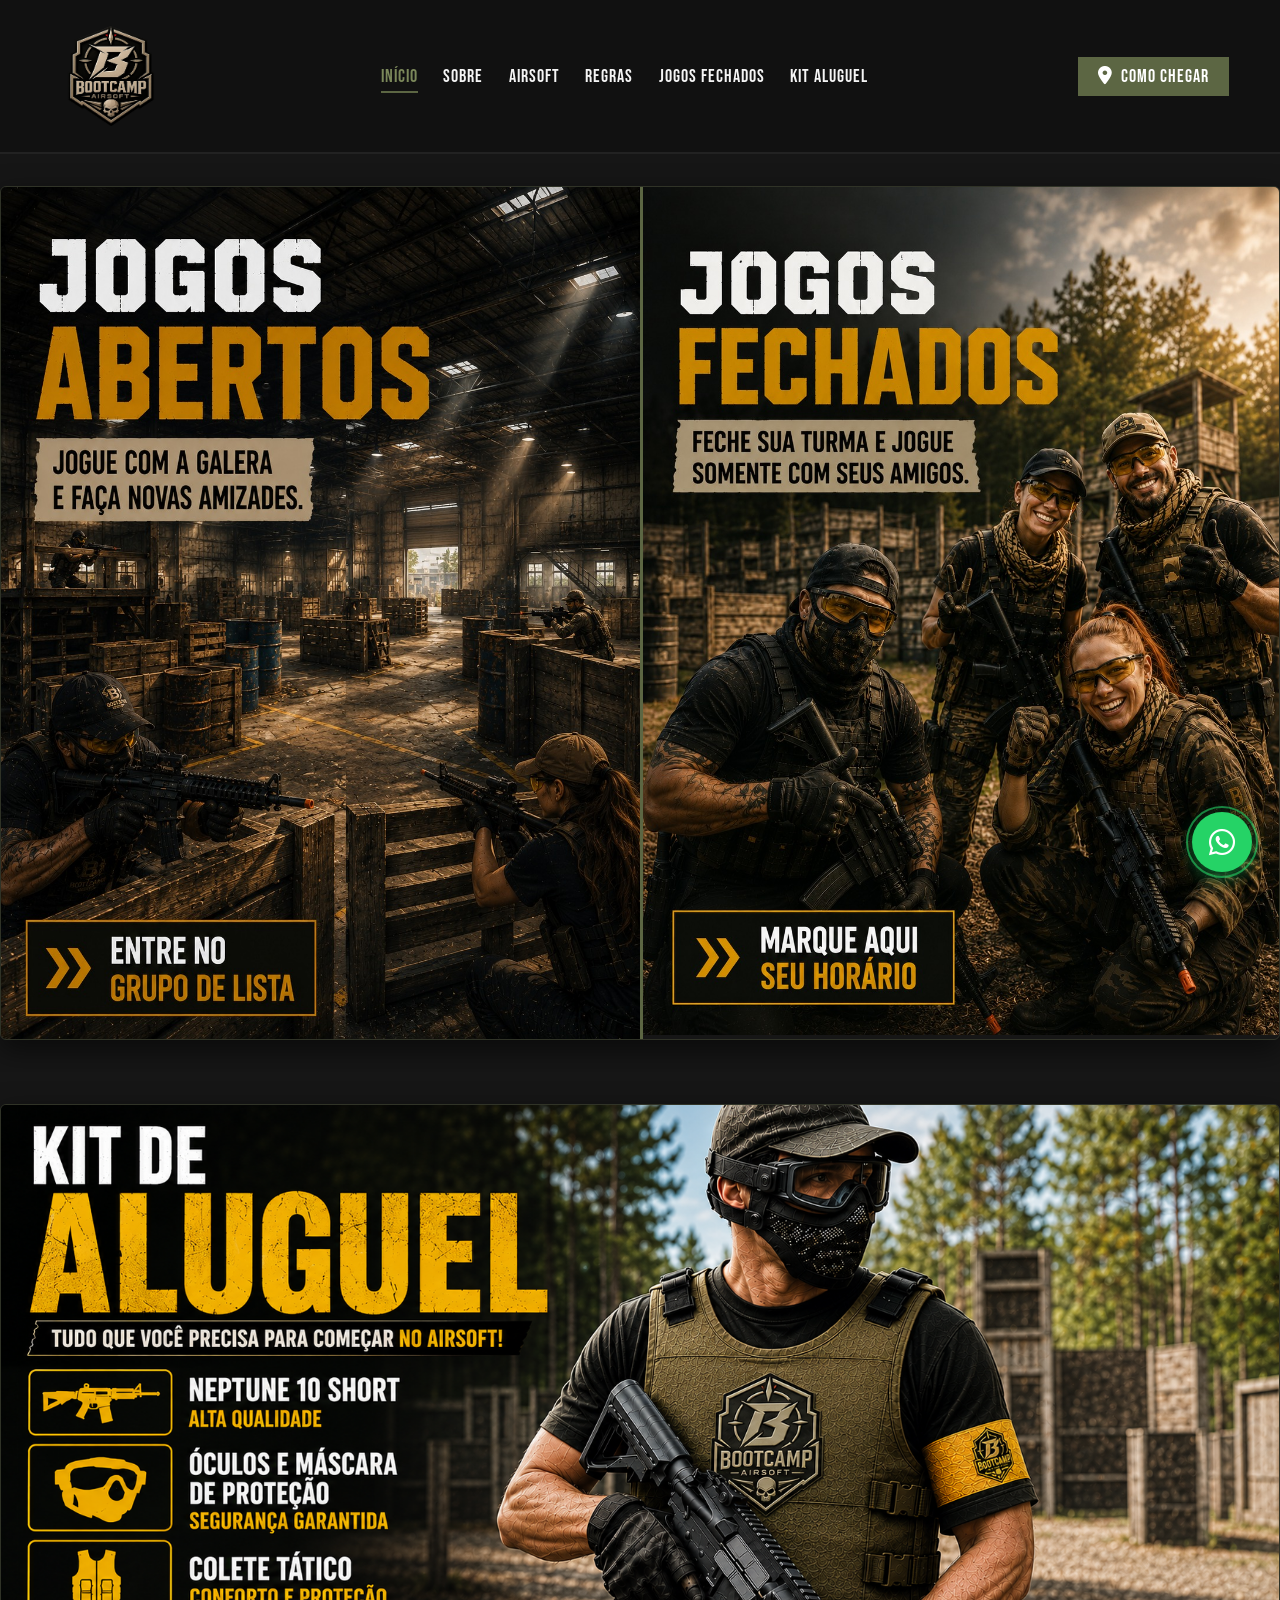
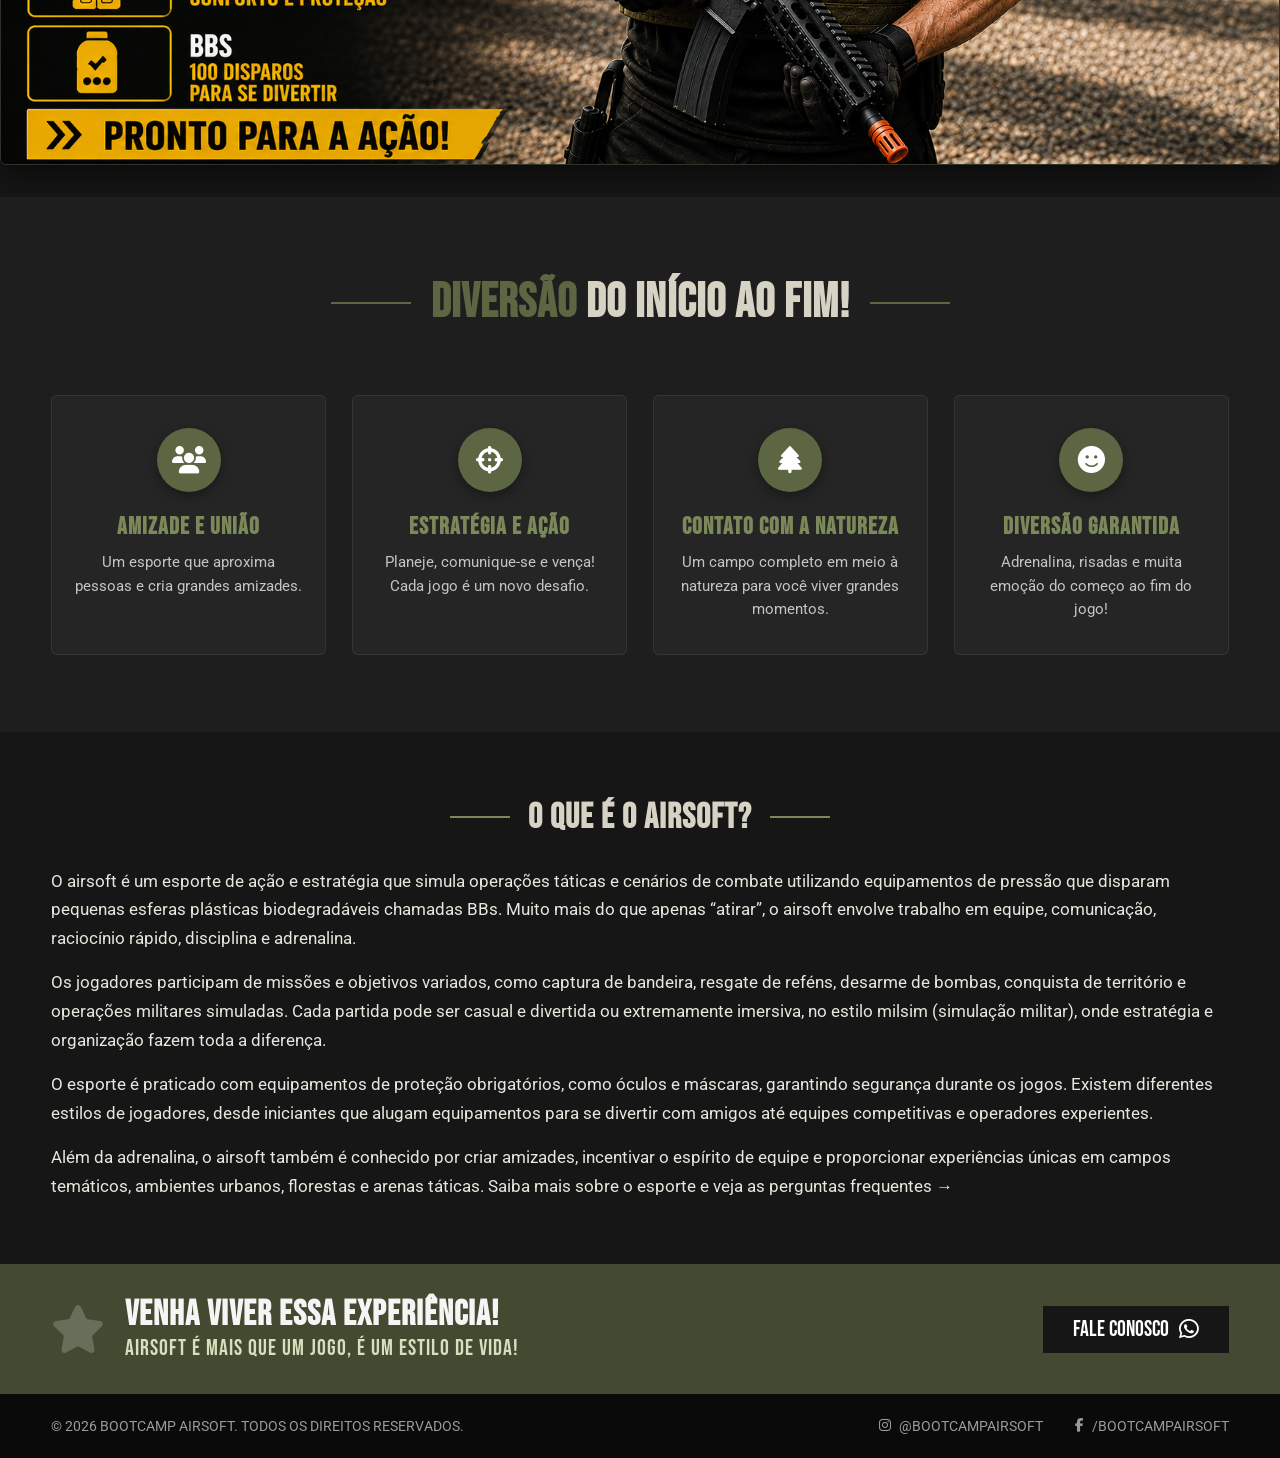
==== index.html @ f4a05723 "feat: align sections to 1300px, swap kit image, full-width airsoft copy - Reduce global max-width 14" ====
<!DOCTYPE html>
<html lang="pt-BR">
<head>
    <meta charset="UTF-8">
    <meta name="viewport" content="width=device-width, initial-scale=1.0">
    <meta name="theme-color" content="#5c6643">
    <title>Bootcamp Airsoft | Campo de Airsoft em Fortaleza - CE</title>
    <meta name="description" content="Campo de airsoft em Fortaleza com jogos abertos, jogos fechados e kit completo para iniciantes. Viva uma experiência imersiva, segura e cheia de adrenalina no Ceará.">
    <meta name="keywords" content="airsoft Fortaleza, campo de airsoft, airsoft Ceará, jogos de airsoft, kit aluguel airsoft, Bootcamp Airsoft">
    <meta name="robots" content="index, follow">
    <link rel="canonical" href="https://www.bootcampairsoft.com.br/">

    <!-- Open Graph / Facebook -->
    <meta property="og:type" content="website">
    <meta property="og:locale" content="pt_BR">
    <meta property="og:site_name" content="Bootcamp Airsoft">
    <meta property="og:title" content="Bootcamp Airsoft | Campo de Airsoft em Fortaleza - CE">
    <meta property="og:description" content="Jogos abertos, jogos fechados e kit completo para iniciantes em um dos melhores campos de airsoft do Ceará.">
    <meta property="og:image" content="https://www.bootcampairsoft.com.br/assets/logo.png">
    <meta property="og:url" content="https://www.bootcampairsoft.com.br/">

    <!-- Twitter -->
    <meta name="twitter:card" content="summary_large_image">
    <meta name="twitter:title" content="Bootcamp Airsoft | Campo de Airsoft em Fortaleza - CE">
    <meta name="twitter:description" content="Jogos abertos, jogos fechados e kit completo para iniciantes em um dos melhores campos de airsoft do Ceará.">
    <meta name="twitter:image" content="https://www.bootcampairsoft.com.br/assets/logo.png">

    <!-- Favicon -->
    <link rel="icon" type="image/png" href="assets/logo.png">

    <!-- Google Fonts -->
    <link rel="preconnect" href="https://fonts.googleapis.com">
    <link rel="preconnect" href="https://fonts.gstatic.com" crossorigin>
    <link href="https://fonts.googleapis.com/css2?family=Bebas+Neue&family=Roboto&family=Aldrich&family=Black+Ops+One:wght@400;500;700&display=swap" rel="stylesheet">

    <!-- FontAwesome (Icons) -->
    <link rel="stylesheet" href="https://cdnjs.cloudflare.com/ajax/libs/font-awesome/6.4.0/css/all.min.css">

    <link rel="stylesheet" href="assets/styles.css">

    <noscript>
        <style>.reveal { opacity: 1 !important; transform: none !important; }</style>
    </noscript>

    <!-- Structured Data: LocalBusiness -->
    <script type="application/ld+json">
    {
        "@context": "https://schema.org",
        "@type": "SportsActivityLocation",
        "name": "Bootcamp Airsoft",
        "description": "Campo de airsoft em Fortaleza com jogos abertos, jogos fechados e aluguel completo de equipamentos para iniciantes e veteranos.",
        "url": "https://www.bootcampairsoft.com.br/",
        "image": "https://www.bootcampairsoft.com.br/assets/logo.png",
        "address": {
            "@type": "PostalAddress",
            "addressLocality": "Fortaleza",
            "addressRegion": "CE",
            "addressCountry": "BR"
        },
        "sport": "Airsoft",
        "sameAs": [
            "https://www.instagram.com/airsoftcampo",
            "https://www.facebook.com/airsoftcampo"
        ]
    }
    </script>
</head>
<body>

    <a class="skip-link" href="#conteudo">Pular para o conteúdo</a>

    <header>
        <div class="header-inner">
            <a href="index.html" class="logo" aria-label="Bootcamp Airsoft - Página inicial">
                <img src="assets/logo.png" alt="Bootcamp Airsoft" width="1254" height="1254" fetchpriority="high" decoding="async">
            </a>
            <nav class="primary" aria-label="Menu principal">
                <ul>
                    <li><a href="index.html" class="active" aria-current="page">INÍCIO</a></li>
                    <li><a href="sobre.html">SOBRE</a></li>
                    <li><a href="airsoft.html">AIRSOFT</a></li>
                    <li><a href="regras.html">REGRAS</a></li>
                    <li><a href="jogos-fechados.html">JOGOS FECHADOS</a></li>
                    <li><a href="kit-aluguel.html">KIT ALUGUEL</a></li>
                </ul>
            </nav>
            <a href="#" class="btn-header"><i class="fa-solid fa-location-dot" aria-hidden="true"></i> COMO CHEGAR</a>
        </div>
    </header>

    <main id="conteudo">

    <!-- Hero Section -->
    <section class="hero-section reveal" aria-label="Modalidades de jogo">
        <div class="hero-frame">
            <a href="https://wa.me/5511999999999?text=Ol%C3%A1!%20Quero%20participar%20dos%20jogos%20abertos." class="hero-card" target="_blank" rel="noopener" aria-label="Jogos Abertos - Fale conosco no WhatsApp">
                <img src="assets/jogos-abertos-v2.jpeg" alt="Jogos Abertos - Aqui você se diverte muito e faz novas amizades. Clique e acesse o grupo de lista." width="1086" height="1448" fetchpriority="high" decoding="async">
            </a>
            <a href="https://wa.me/5511999999999?text=Ol%C3%A1!%20Quero%20reservar%20um%20jogo%20fechado." class="hero-card" target="_blank" rel="noopener" aria-label="Jogos Fechados - Reserve no WhatsApp">
                <img src="assets/jogos-fechados-v2.jpeg" alt="Jogos Fechados - Sua equipe, suas regras, sua missão. Clique e reserve seu jogo fechado." width="1086" height="1448" fetchpriority="high" decoding="async">
            </a>
        </div>
    </section>

    <!-- Kit Section -->
    <section class="kit-section reveal" aria-label="Kit de Iniciante">
        <a href="https://wa.me/5511999999999?text=Ol%C3%A1!%20Quero%20alugar%20o%20Kit%20de%20Iniciante." class="kit-card" target="_blank" rel="noopener" aria-label="Kit de Iniciante - Fale conosco no WhatsApp">
            <img src="assets/kit-aluguel-v3.png" alt="Kit de Iniciante - Tudo que você precisa para começar no Airsoft: réplica, óculos e máscara, colete tático e BBs. Pronto para a ação!" width="1746" height="901" loading="lazy" decoding="async">
        </a>
    </section>

    <!-- Features / Gallery -->
    <section class="features-section reveal" aria-labelledby="features-titulo">
        <div class="section-header">
            <h2 id="features-titulo"><span class="accent">DIVERSÃO</span> DO INÍCIO AO FIM!</h2>
        </div>

        <div class="features-grid">
            <article class="feature-card">
                <div class="feature-icon" aria-hidden="true"><i class="fa-solid fa-users"></i></div>
                <h3>AMIZADE E UNIÃO</h3>
                <p>Um esporte que aproxima pessoas e cria grandes amizades.</p>
            </article>

            <article class="feature-card">
                <div class="feature-icon" aria-hidden="true"><i class="fa-solid fa-crosshairs"></i></div>
                <h3>ESTRATÉGIA E AÇÃO</h3>
                <p>Planeje, comunique-se e vença! Cada jogo é um novo desafio.</p>
            </article>

            <article class="feature-card">
                <div class="feature-icon" aria-hidden="true"><i class="fa-solid fa-tree"></i></div>
                <h3>CONTATO COM A NATUREZA</h3>
                <p>Um campo completo em meio à natureza para você viver grandes momentos.</p>
            </article>

            <article class="feature-card">
                <div class="feature-icon" aria-hidden="true"><i class="fa-solid fa-face-smile"></i></div>
                <h3>DIVERSÃO GARANTIDA</h3>
                <p>Adrenalina, risadas e muita emoção do começo ao fim do jogo!</p>
            </article>
        </div>
    </section>

    <!-- CTA Banner -->
    <section class="cta-banner reveal" aria-labelledby="cta-info-titulo">
        <div class="cta-info">
            <div class="cta-info-inner">
                <div class="cta-info-header">
                    <h2 id="cta-info-titulo">O QUE É O AIRSOFT?</h2>
                </div>
                <p>O airsoft é um esporte de ação e estratégia que simula operações táticas e cenários de combate utilizando equipamentos de pressão que disparam pequenas esferas plásticas biodegradáveis chamadas BBs. Muito mais do que apenas “atirar”, o airsoft envolve trabalho em equipe, comunicação, raciocínio rápido, disciplina e adrenalina.</p>
                <p>Os jogadores participam de missões e objetivos variados, como captura de bandeira, resgate de reféns, desarme de bombas, conquista de território e operações militares simuladas. Cada partida pode ser casual e divertida ou extremamente imersiva, no estilo milsim (simulação militar), onde estratégia e organização fazem toda a diferença.</p>
                <p>O esporte é praticado com equipamentos de proteção obrigatórios, como óculos e máscaras, garantindo segurança durante os jogos. Existem diferentes estilos de jogadores, desde iniciantes que alugam equipamentos para se divertir com amigos até equipes competitivas e operadores experientes.</p>
                <p>Além da adrenalina, o airsoft também é conhecido por criar amizades, incentivar o espírito de equipe e proporcionar experiências únicas em campos temáticos, ambientes urbanos, florestas e arenas táticas. <a href="airsoft.html">Saiba mais sobre o esporte e veja as perguntas frequentes →</a></p>
            </div>
        </div>
        <div class="cta-row">
            <div class="cta-text">
                <i class="fa-solid fa-star" aria-hidden="true"></i>
                <div>
                    <h2>VENHA VIVER ESSA EXPERIÊNCIA!</h2>
                    <p>AIRSOFT É MAIS QUE UM JOGO, É UM ESTILO DE VIDA!</p>
                </div>
            </div>
            <a href="https://wa.me/5511999999999?text=Ol%C3%A1!%20Quero%20saber%20mais%20sobre%20o%20Bootcamp%20Airsoft." class="btn-dark" target="_blank" rel="noopener" aria-label="Fale conosco pelo WhatsApp">FALE CONOSCO <i class="fa-brands fa-whatsapp" aria-hidden="true"></i></a>
        </div>
    </section>

    </main>

    <!-- Floating WhatsApp CTA -->
    <a href="https://wa.me/5511999999999?text=Ol%C3%A1!%20Quero%20saber%20mais%20sobre%20o%20Bootcamp%20Airsoft." class="wa-float" target="_blank" rel="noopener" aria-label="Fale com o Bootcamp Airsoft no WhatsApp">
        <i class="fa-brands fa-whatsapp" aria-hidden="true"></i>
    </a>

    <!-- Footer -->
    <footer>
        <p>&copy; <span id="ano-atual">2026</span> BOOTCAMP AIRSOFT. TODOS OS DIREITOS RESERVADOS.</p>
        <div class="socials" aria-label="Redes sociais">
            <a href="#" aria-label="Instagram @bootcampairsoft"><i class="fa-brands fa-instagram" aria-hidden="true"></i> @BOOTCAMPAIRSOFT</a>
            <a href="#" aria-label="Facebook /bootcampairsoft"><i class="fa-brands fa-facebook-f" aria-hidden="true"></i> /BOOTCAMPAIRSOFT</a>
        </div>
    </footer>

    <script src="assets/scripts.js" defer></script>
</body>
</html>
---- assets/styles.css ----
/* ================= VARIABLES & RESET ================= */
:root {
    --color-green: #5c6643;
    --color-green-dark: #434a31;
    --color-green-light: #7b885a;
    --color-dark: #161616;
    --color-dark-gray: #1e1e1e;
    --color-sand: #d6d2c4;
    --color-text-light: #f5f5f5;
    --color-text-dark: #2a2a2a;
    --font-heading: 'Bebas Neue', sans-serif;
    --font-body: 'Roboto', sans-serif;
    --font-hero-heading: 'Black Ops One', sans-serif;
    --font-body-alternate: 'Aldrich', sans-serif;
    --page-max-width: 1300px;
}

* {
    margin: 0;
    padding: 0;
    box-sizing: border-box;
}

html { scroll-behavior: smooth; }

body {
    font-family: var(--font-body);
    background-color: var(--color-dark);
    color: var(--color-text-light);
    overflow-x: hidden;
}

main,
footer {
    max-width: var(--page-max-width);
    margin-inline: auto;
    width: 100%;
}

ul { list-style: none; }
a { text-decoration: none; color: inherit; }
img { max-width: 100%; display: block; }

:focus-visible {
    outline: 3px solid var(--color-green-light);
    outline-offset: 3px;
    border-radius: 2px;
}

.skip-link {
    position: absolute;
    left: -9999px;
    top: 0;
    background: var(--color-green-dark);
    color: #fff;
    padding: 10px 16px;
    font-family: var(--font-heading);
    z-index: 200;
}
.skip-link:focus {
    left: 8px;
    top: 8px;
}

.sr-only {
    position: absolute;
    width: 1px;
    height: 1px;
    padding: 0;
    margin: -1px;
    overflow: hidden;
    clip: rect(0, 0, 0, 0);
    white-space: nowrap;
    border: 0;
}

/* ================= ANIMATIONS ================= */
.reveal {
    opacity: 0;
    transform: translateY(30px);
    transition: opacity 0.8s ease-out, transform 0.8s ease-out;
}
.reveal.active {
    opacity: 1;
    transform: translateY(0);
}

@media (prefers-reduced-motion: reduce) {
    html { scroll-behavior: auto; }
    .reveal,
    .reveal.active,
    .hero-card,
    .hero-card img,
    .kit-card,
    .kit-card img,
    .btn-header,
    .btn-dark {
        transition: none !important;
        animation: none !important;
        transform: none !important;
        opacity: 1 !important;
    }
}

/* ================= HEADER ================= */
header {
    background-color: #111;
    padding: 1rem clamp(1rem, 4vw, 4rem);
    position: sticky;
    top: 0;
    z-index: 100;
    border-bottom: 2px solid #222;
}

.header-inner {
    max-width: var(--page-max-width);
    margin-inline: auto;
    width: 100%;
    display: flex;
    justify-content: space-between;
    align-items: center;
    gap: 1.5rem;
    flex-wrap: wrap;
}

.logo {
    display: flex;
    align-items: center;
    line-height: 0;
}

.logo img {
    height: clamp(72px, 12vw, 120px);
    width: auto;
    display: block;
}

nav.primary ul {
    display: flex;
    gap: clamp(1rem, 2vw, 2rem);
    font-family: var(--font-heading);
    font-size: 1.15rem;
    letter-spacing: 1px;
    flex-wrap: wrap;
    justify-content: center;
}

nav.primary ul li a {
    position: relative;
    padding-bottom: 5px;
    transition: color 0.3s ease;
}

nav.primary ul li a:hover,
nav.primary ul li a.active {
    color: var(--color-green-light);
}

nav.primary ul li a.active::after {
    content: '';
    position: absolute;
    bottom: 0;
    left: 0;
    width: 100%;
    height: 2px;
    background-color: var(--color-green);
}

.btn-header {
    background-color: var(--color-green);
    color: white;
    font-family: var(--font-heading);
    font-size: 1.15rem;
    padding: 8px 20px;
    display: inline-flex;
    align-items: center;
    gap: 8px;
    transition: background 0.3s;
    letter-spacing: 1px;
}

.btn-header:hover { background-color: var(--color-green-light); }

/* ================= HERO (home: imagens clicáveis) ================= */
.hero-section {
    background-color: var(--color-dark);
    padding: clamp(1rem, 3vw, 2rem) 0;
}

.hero-frame {
    display: grid;
    grid-template-columns: 1fr 1fr;
    border-radius: 6px;
    overflow: hidden;
    box-shadow: 0 10px 28px rgba(0, 0, 0, 0.55);
    border: 1px solid rgba(123, 136, 90, 0.25);
}

.hero-card {
    display: block;
    position: relative;
    overflow: hidden;
}

.hero-card + .hero-card {
    border-left: 3px solid var(--color-green);
}

.hero-card img {
    width: 100%;
    height: auto;
    display: block;
    transition: transform 0.5s ease;
}

.hero-card:hover img { transform: scale(1.03); }

/* ================= KIT SECTION (home) ================= */
.kit-section {
    background-color: var(--color-dark);
    padding: clamp(1rem, 3vw, 2rem) 0;
}

.kit-card {
    display: block;
    width: 100%;
    overflow: hidden;
    border-radius: 6px;
    box-shadow: 0 10px 28px rgba(0, 0, 0, 0.55);
    border: 1px solid rgba(123, 136, 90, 0.25);
    transition: transform 0.35s ease, box-shadow 0.35s ease;
}

.kit-card img {
    width: 100%;
    height: auto;
    display: block;
    transition: transform 0.5s ease;
}

.kit-card:hover img { transform: scale(1.02); }

/* ================= FEATURES GALLERY ================= */
.features-section {
    background-color: var(--color-dark-gray);
    padding: clamp(3rem, 6vw, 5rem) clamp(1.25rem, 4vw, 4rem);
    text-align: center;
}

.section-header {
    display: flex;
    align-items: center;
    justify-content: center;
    gap: 20px;
    margin-bottom: 4rem;
    flex-wrap: wrap;
}

.section-header::before,
.section-header::after {
    content: '';
    height: 2px;
    width: clamp(40px, 8vw, 80px);
    background-color: var(--color-green);
}

.section-header h2 {
    font-family: var(--font-heading);
    font-size: clamp(2rem, 4vw, 3rem);
    color: var(--color-sand);
    letter-spacing: 1px;
}

.section-header h2 span { color: var(--color-text-light); }
.section-header h2 .accent { color: var(--color-green); }

.features-grid {
    display: grid;
    grid-template-columns: repeat(4, 1fr);
    gap: clamp(1.25rem, 2vw, 2rem);
}

.feature-card {
    background-color: rgba(255, 255, 255, 0.03);
    border: 1px solid rgba(123, 136, 90, 0.18);
    border-radius: 6px;
    padding: clamp(1.5rem, 2.5vw, 2rem) 1.25rem;
    transition: border-color 0.25s ease, transform 0.25s ease, background-color 0.25s ease;
}

.feature-card:hover {
    border-color: var(--color-green);
    background-color: rgba(123, 136, 90, 0.08);
    transform: translateY(-3px);
}

.feature-icon {
    width: 64px;
    height: 64px;
    background-color: var(--color-green);
    border-radius: 50%;
    display: flex;
    align-items: center;
    justify-content: center;
    font-size: 1.7rem;
    color: #fff;
    margin: 0 auto 1.25rem;
    box-shadow: 0 4px 12px rgba(0, 0, 0, 0.35);
}

.feature-card h3 {
    font-family: var(--font-heading);
    font-size: 1.5rem;
    color: var(--color-green-light);
    margin-bottom: 10px;
    letter-spacing: 1px;
}

.feature-card p {
    font-size: 0.95rem;
    color: #c4c4c4;
    line-height: 1.55;
}

/* ================= CTA BANNER ================= */
.cta-banner {
    display: flex;
    flex-direction: column;
}

.cta-info {
    background-color: var(--color-dark);
    padding: clamp(2.5rem, 5vw, 4rem) clamp(1.25rem, 4vw, 4rem);
}

.cta-info-inner {
    max-width: 100%;
    margin: 0 auto;
    width: 100%;
}

.cta-info-header {
    display: flex;
    align-items: center;
    justify-content: center;
    gap: 18px;
    margin-bottom: clamp(1.25rem, 2.5vw, 1.75rem);
    flex-wrap: wrap;
}

.cta-info-header::before,
.cta-info-header::after {
    content: '';
    height: 2px;
    width: clamp(28px, 5vw, 60px);
    background-color: var(--color-green-light);
}

.cta-info h2,
.cta-info h3 {
    font-family: var(--font-heading);
    font-size: clamp(1.6rem, 3vw, 2.2rem);
    color: var(--color-sand);
    letter-spacing: 1px;
    text-align: center;
}

.cta-info p {
    font-size: clamp(0.95rem, 1.4vw, 1.05rem);
    line-height: 1.7;
    color: #e8e6dd;
}

.cta-info p + p { margin-top: 1rem; }

.cta-row {
    background-color: var(--color-green-dark);
    padding: 2rem clamp(1.25rem, 4vw, 4rem);
    display: flex;
    justify-content: space-between;
    align-items: center;
    gap: 1.5rem;
    flex-wrap: wrap;
}

.cta-text {
    display: flex;
    align-items: center;
    gap: 20px;
}

.cta-text i {
    font-size: 3rem;
    color: rgba(255,255,255,0.2);
}

.cta-text h2 {
    font-family: var(--font-heading);
    font-size: clamp(1.6rem, 3vw, 2.2rem);
    line-height: 1.1;
    letter-spacing: 1px;
}

.cta-text p {
    font-family: var(--font-heading);
    font-size: clamp(1.1rem, 2vw, 1.4rem);
    color: #d6e0bf;
    letter-spacing: 1px;
}

.btn-dark {
    background-color: var(--color-dark);
    color: white;
    font-family: var(--font-heading);
    font-size: 1.4rem;
    padding: 10px 30px;
    display: inline-flex;
    align-items: center;
    gap: 10px;
    transition: background 0.3s;
}
.btn-dark:hover { background-color: #000; }

/* ================= PAGE HERO (páginas internas) ================= */
.page-hero {
    background:
        linear-gradient(180deg, rgba(22,22,22,0.35), rgba(22,22,22,0.85)),
        radial-gradient(ellipse at center top, rgba(123,136,90,0.25), transparent 70%),
        var(--color-dark-gray);
    padding: clamp(3rem, 7vw, 5.5rem) clamp(1.25rem, 4vw, 4rem) clamp(2.5rem, 5vw, 4rem);
    text-align: center;
    border-bottom: 2px solid var(--color-green-dark);
}

.page-hero h1 {
    font-family: var(--font-hero-heading);
    font-size: clamp(2.2rem, 5.5vw, 3.6rem);
    color: var(--color-sand);
    letter-spacing: 2px;
    line-height: 1.15;
    margin: 0.85rem 0 0.5rem;
    text-shadow: 0 2px 14px rgba(0,0,0,0.55);
}

.page-hero p.lead {
    font-family: var(--font-body-alternate);
    color: var(--color-green-light);
    font-size: clamp(1rem, 1.6vw, 1.2rem);
    letter-spacing: 0.5px;
    max-width: 720px;
    margin: 0 auto;
    line-height: 1.5;
}

.breadcrumb ol {
    display: flex;
    justify-content: center;
    flex-wrap: wrap;
    gap: 0.4rem;
    font-size: 0.8rem;
    letter-spacing: 1px;
    text-transform: uppercase;
    color: #888;
    font-family: var(--font-heading);
}

.breadcrumb li + li::before {
    content: '›';
    margin-right: 0.5rem;
    color: var(--color-green);
}

.breadcrumb a {
    color: var(--color-green-light);
    transition: color 0.2s;
}

.breadcrumb a:hover { color: var(--color-sand); }

/* ================= CONTENT SECTIONS ================= */
.content-section {
    background-color: var(--color-dark);
    padding: clamp(2.25rem, 4.5vw, 3.5rem) clamp(1.25rem, 4vw, 4rem);
}

.content-section.alt { background-color: var(--color-dark-gray); }

.content-inner {
    max-width: 880px;
    margin: 0 auto;
}

.content-inner > h2 {
    font-family: var(--font-heading);
    font-size: clamp(1.6rem, 3vw, 2.2rem);
    color: var(--color-sand);
    letter-spacing: 1px;
    margin-bottom: 1.25rem;
    padding-bottom: 0.5rem;
    border-bottom: 2px solid var(--color-green-dark);
}

.content-inner h3 {
    font-family: var(--font-heading);
    font-size: clamp(1.2rem, 2vw, 1.5rem);
    color: var(--color-green-light);
    letter-spacing: 1px;
    margin: 1.75rem 0 0.75rem;
}

.content-inner p {
    font-size: clamp(0.95rem, 1.3vw, 1.05rem);
    line-height: 1.75;
    color: #d8d8d8;
    margin-bottom: 1rem;
}

.content-inner ul.bullets {
    margin: 0.75rem 0 1.5rem;
}

.content-inner ul.bullets li {
    position: relative;
    padding: 0.4rem 0 0.4rem 1.75rem;
    color: #d8d8d8;
    line-height: 1.55;
    font-size: clamp(0.95rem, 1.3vw, 1.02rem);
}

.content-inner ul.bullets li::before {
    content: '▸';
    position: absolute;
    left: 0.35rem;
    top: 0.35rem;
    color: var(--color-green);
    font-weight: bold;
}

.content-inner strong { color: var(--color-sand); }

.content-inner a {
    color: var(--color-green-light);
    text-decoration: underline;
    text-decoration-color: rgba(123, 136, 90, 0.4);
    text-underline-offset: 3px;
    transition: color 0.2s;
}

.content-inner a:hover { color: var(--color-sand); }

/* Inline highlight box */
.callout {
    background-color: rgba(123, 136, 90, 0.08);
    border-left: 3px solid var(--color-green);
    padding: 1rem 1.25rem;
    margin: 1.25rem 0;
    border-radius: 0 6px 6px 0;
}

.callout p { margin-bottom: 0.5rem; }
.callout p:last-child { margin-bottom: 0; }

/* ================= FAQ ================= */
.faq-list { margin-top: 1rem; }

.faq-item {
    border: 1px solid rgba(123, 136, 90, 0.18);
    border-radius: 6px;
    margin-bottom: 0.75rem;
    background-color: rgba(255, 255, 255, 0.02);
    overflow: hidden;
    transition: border-color 0.2s ease, background-color 0.2s ease;
}

.faq-item[open] {
    border-color: rgba(123, 136, 90, 0.45);
    background-color: rgba(123, 136, 90, 0.05);
}

.faq-item summary {
    padding: 1rem 1.25rem;
    cursor: pointer;
    font-family: var(--font-heading);
    font-size: clamp(1.05rem, 1.6vw, 1.2rem);
    color: var(--color-sand);
    letter-spacing: 0.5px;
    list-style: none;
    display: flex;
    justify-content: space-between;
    align-items: center;
    gap: 1rem;
}

.faq-item summary::after {
    content: '+';
    font-size: 1.4rem;
    color: var(--color-green-light);
    line-height: 1;
    flex-shrink: 0;
    transition: transform 0.2s ease;
}

.faq-item[open] summary::after { content: '−'; }

.faq-item summary::-webkit-details-marker { display: none; }

.faq-content {
    padding: 0 1.25rem 1.25rem;
    color: #d4d4d4;
    line-height: 1.7;
    font-size: clamp(0.95rem, 1.3vw, 1rem);
}

.faq-content p { margin-bottom: 0.75rem; }
.faq-content p:last-child { margin-bottom: 0; }

.faq-content ul.bullets li {
    position: relative;
    padding: 0.25rem 0 0.25rem 1.5rem;
}

.faq-content ul.bullets li::before {
    content: '▸';
    position: absolute;
    left: 0.25rem;
    color: var(--color-green);
}

/* ================= PAGE CTA ================= */
.page-cta {
    background-color: var(--color-green-dark);
    padding: clamp(2.5rem, 5vw, 4rem) clamp(1.25rem, 4vw, 4rem);
    text-align: center;
}

.page-cta h2 {
    font-family: var(--font-heading);
    font-size: clamp(1.6rem, 3vw, 2.4rem);
    color: var(--color-text-light);
    letter-spacing: 1px;
    margin-bottom: 0.75rem;
}

.page-cta p {
    font-family: var(--font-heading);
    font-size: clamp(1.05rem, 1.8vw, 1.3rem);
    color: #d6e0bf;
    margin-bottom: 1.75rem;
    letter-spacing: 1px;
    max-width: 720px;
    margin-left: auto;
    margin-right: auto;
}

.page-cta .btn-dark {
    display: inline-flex;
    margin: 0 auto;
}

/* ================= FLOATING WHATSAPP CTA ================= */
.wa-float {
    position: fixed;
    right: clamp(1rem, 3vw, 1.75rem);
    bottom: clamp(1rem, 3vw, 1.75rem);
    z-index: 110;
    width: 60px;
    height: 60px;
    background-color: #25D366;
    color: #fff;
    border-radius: 50%;
    display: flex;
    align-items: center;
    justify-content: center;
    font-size: 1.85rem;
    box-shadow: 0 6px 18px rgba(37, 211, 102, 0.45),
                0 2px 6px rgba(0, 0, 0, 0.3);
    transition: transform 0.25s ease, box-shadow 0.25s ease, background-color 0.25s ease;
}

.wa-float:hover {
    background-color: #1ebe57;
    transform: translateY(-3px) scale(1.05);
    box-shadow: 0 12px 28px rgba(37, 211, 102, 0.55),
                0 4px 10px rgba(0, 0, 0, 0.35);
}

.wa-float::before {
    content: '';
    position: absolute;
    inset: -6px;
    border-radius: 50%;
    border: 2px solid rgba(37, 211, 102, 0.6);
    animation: wa-pulse 2.4s ease-out infinite;
}

@keyframes wa-pulse {
    0%   { transform: scale(0.85); opacity: 0.9; }
    70%  { transform: scale(1.25); opacity: 0; }
    100% { transform: scale(1.25); opacity: 0; }
}

@media (prefers-reduced-motion: reduce) {
    .wa-float, .wa-float::before {
        animation: none !important;
        transition: none !important;
    }
}

/* ================= FOOTER ================= */
footer {
    background-color: #0a0a0a;
    padding: 1.5rem clamp(1.25rem, 4vw, 4rem);
    display: flex;
    justify-content: space-between;
    align-items: center;
    gap: 1rem;
    flex-wrap: wrap;
    font-size: 0.85rem;
    color: #9a9a9a;
}

.socials {
    display: flex;
    gap: 2rem;
}

.socials a {
    display: flex;
    align-items: center;
    gap: 8px;
    transition: color 0.3s;
}

.socials a:hover { color: var(--color-green-light); }

/* ================= RESPONSIVE ================= */
@media (max-width: 1024px) {
    .features-grid { grid-template-columns: repeat(2, 1fr); }
    .cta-row { flex-direction: column; text-align: center; }
    .cta-text { flex-direction: column; gap: 12px; }
}

@media (max-width: 768px) {
    header { padding: 1rem; }
    .header-inner { flex-direction: column; gap: 15px; }
    .logo img { height: 130px; }
    nav.primary ul { gap: 0.85rem 1.25rem; font-size: 1.05rem; }
    .hero-frame { grid-template-columns: 1fr; }
    .hero-card + .hero-card {
        border-left: none;
        border-top: 3px solid var(--color-green);
    }
    .features-grid { grid-template-columns: 1fr; }
    footer { flex-direction: column; gap: 15px; text-align: center; }
    .socials { flex-direction: column; gap: 0.75rem; align-items: center; }
}

@media (max-width: 480px) {
    .hero-section { padding: 0.75rem 0; }
    .kit-section { padding: 0.75rem 0; }
    .page-hero { padding-top: 2.5rem; }
}
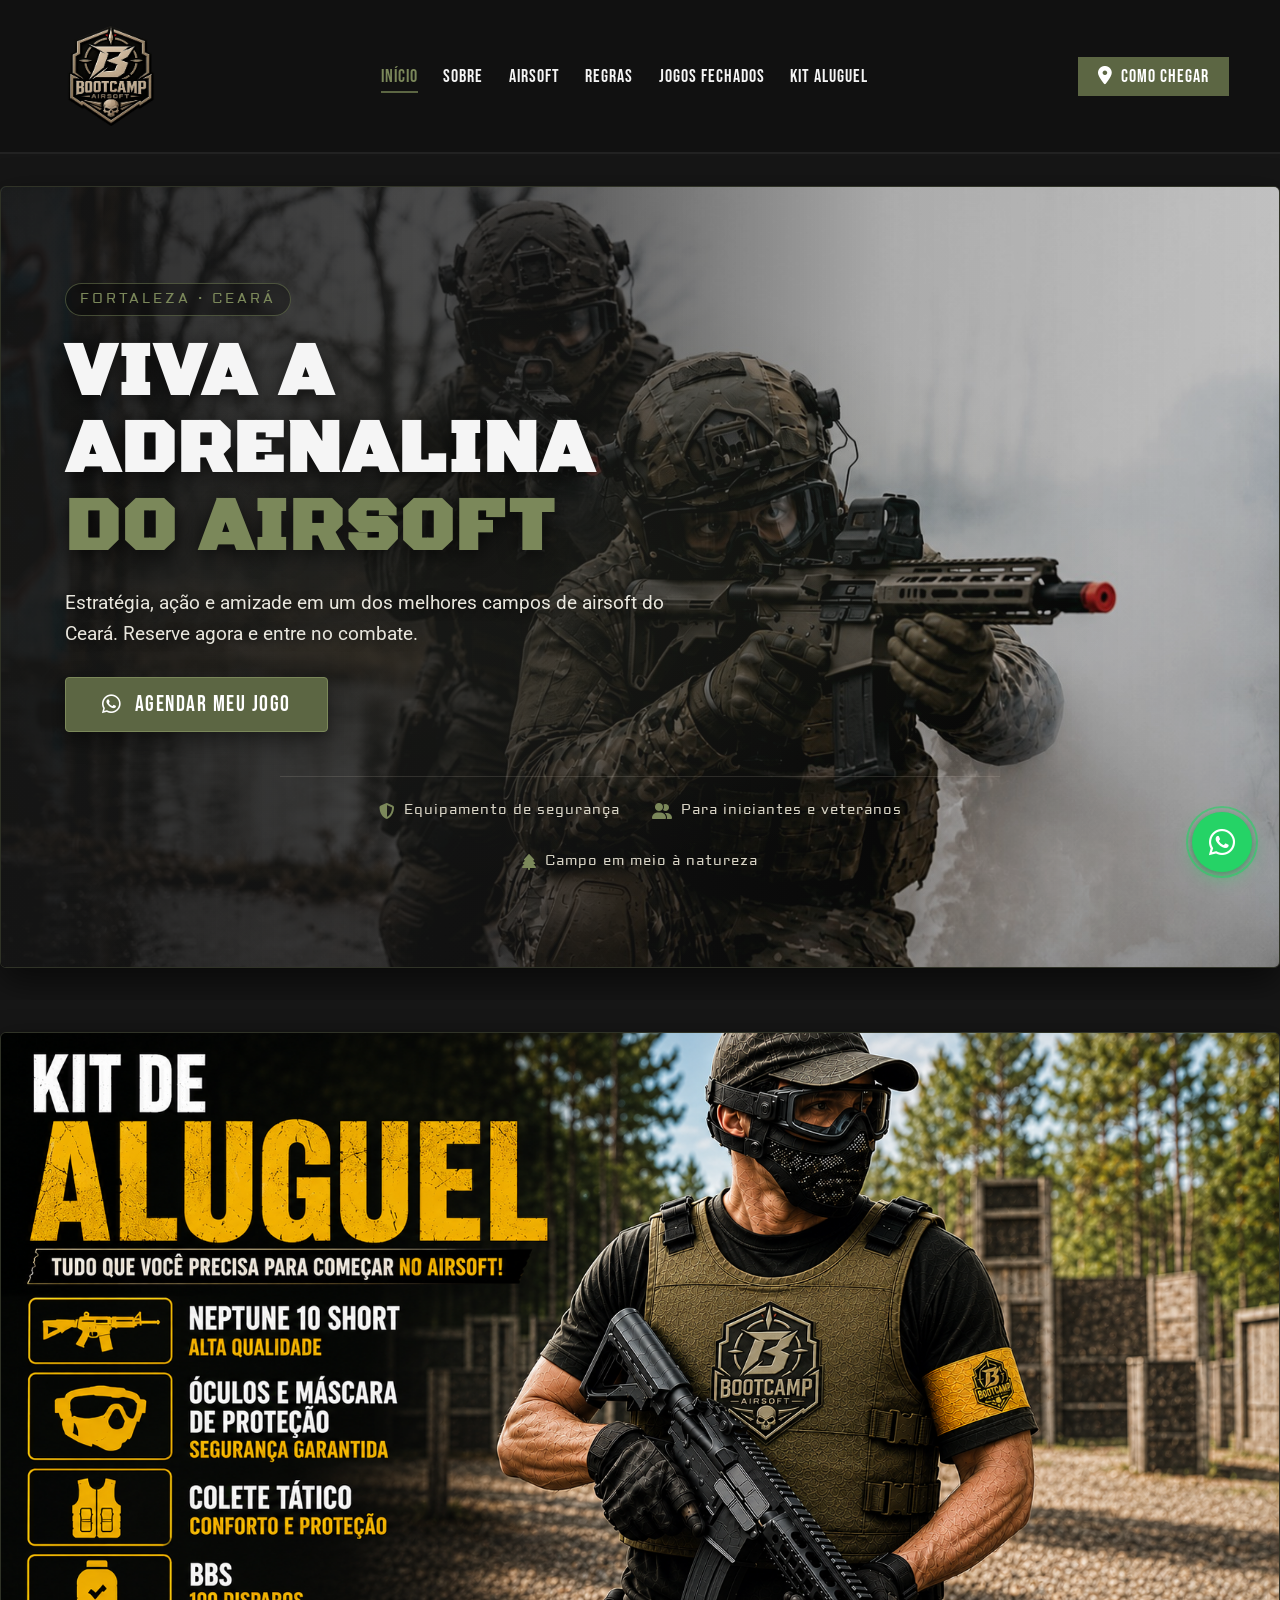
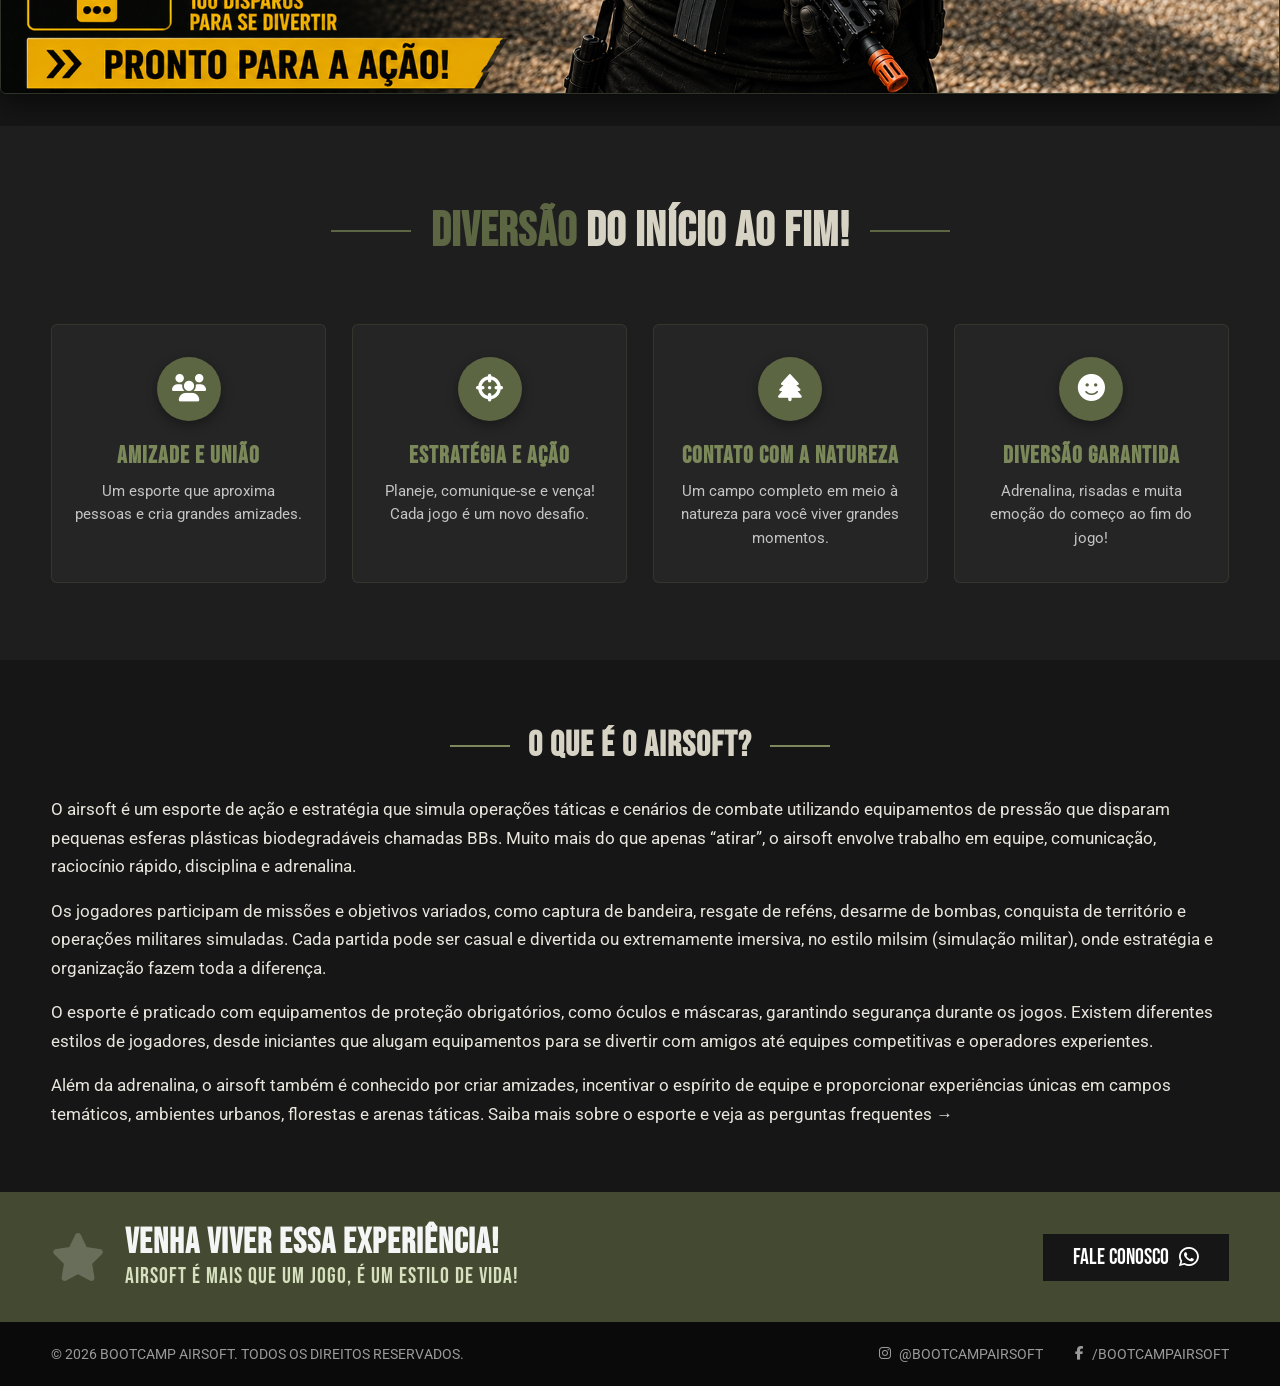
==== commit f48a9bf4: "feat: new hero, real Maps link, embedded map on Sobre - index.html: replace clickable image hero wit" ====
--- a/index.html
+++ b/index.html
@@ -84,21 +84,31 @@
                     <li><a href="kit-aluguel.html">KIT ALUGUEL</a></li>
                 </ul>
             </nav>
-            <a href="#" class="btn-header"><i class="fa-solid fa-location-dot" aria-hidden="true"></i> COMO CHEGAR</a>
+            <a href="https://maps.app.goo.gl/642MKtvnXEeAHhzT7" class="btn-header" target="_blank" rel="noopener"><i class="fa-solid fa-location-dot" aria-hidden="true"></i> COMO CHEGAR</a>
         </div>
     </header>
 
     <main id="conteudo">
 
     <!-- Hero Section -->
-    <section class="hero-section reveal" aria-label="Modalidades de jogo">
-        <div class="hero-frame">
-            <a href="https://wa.me/5511999999999?text=Ol%C3%A1!%20Quero%20participar%20dos%20jogos%20abertos." class="hero-card" target="_blank" rel="noopener" aria-label="Jogos Abertos - Fale conosco no WhatsApp">
-                <img src="assets/jogos-abertos-v2.jpeg" alt="Jogos Abertos - Aqui você se diverte muito e faz novas amizades. Clique e acesse o grupo de lista." width="1086" height="1448" fetchpriority="high" decoding="async">
-            </a>
-            <a href="https://wa.me/5511999999999?text=Ol%C3%A1!%20Quero%20reservar%20um%20jogo%20fechado." class="hero-card" target="_blank" rel="noopener" aria-label="Jogos Fechados - Reserve no WhatsApp">
-                <img src="assets/jogos-fechados-v2.jpeg" alt="Jogos Fechados - Sua equipe, suas regras, sua missão. Clique e reserve seu jogo fechado." width="1086" height="1448" fetchpriority="high" decoding="async">
-            </a>
+    <section class="hero-main reveal" aria-labelledby="hero-titulo">
+        <div class="hero-bg" aria-hidden="true">
+            <img src="assets/hero-bg-airsoft.jpeg" alt="" width="1920" height="1280" fetchpriority="high" decoding="async">
+        </div>
+        <div class="hero-content">
+            <span class="hero-eyebrow">Fortaleza · Ceará</span>
+            <h1 id="hero-titulo">VIVA A ADRENALINA<br><span class="hero-accent">DO AIRSOFT</span></h1>
+            <p class="hero-lead">Estratégia, ação e amizade em um dos melhores campos de airsoft do Ceará. Reserve agora e entre no combate.</p>
+            <div class="hero-actions">
+                <a href="https://wa.me/5511999999999?text=Ol%C3%A1!%20Quero%20agendar%20um%20jogo%20no%20Bootcamp%20Airsoft." class="btn-primary" target="_blank" rel="noopener">
+                    <i class="fa-brands fa-whatsapp" aria-hidden="true"></i> AGENDAR MEU JOGO
+                </a>
+            </div>
+            <ul class="hero-meta" aria-label="Diferenciais">
+                <li><i class="fa-solid fa-shield-halved" aria-hidden="true"></i> Equipamento de segurança</li>
+                <li><i class="fa-solid fa-user-group" aria-hidden="true"></i> Para iniciantes e veteranos</li>
+                <li><i class="fa-solid fa-tree" aria-hidden="true"></i> Campo em meio à natureza</li>
+            </ul>
         </div>
     </section>
 
--- a/assets/styles.css
+++ b/assets/styles.css
@@ -181,7 +181,174 @@
 
 .btn-header:hover { background-color: var(--color-green-light); }
 
-/* ================= HERO (home: imagens clicáveis) ================= */
+/* ================= HERO MAIN (home) ================= */
+.hero-main {
+    position: relative;
+    overflow: hidden;
+    min-height: clamp(460px, 75vh, 680px);
+    display: flex;
+    align-items: center;
+    justify-content: flex-start;
+    text-align: left;
+    padding: clamp(3rem, 8vw, 6rem) clamp(1.25rem, 5vw, 4rem);
+    border-radius: 6px;
+    margin: clamp(1rem, 3vw, 2rem) 0;
+    box-shadow: 0 14px 36px rgba(0, 0, 0, 0.6);
+    border: 1px solid rgba(123, 136, 90, 0.25);
+    isolation: isolate;
+}
+
+.hero-bg {
+    position: absolute;
+    inset: 0;
+    z-index: -2;
+}
+
+.hero-bg img {
+    width: 100%;
+    height: 100%;
+    object-fit: cover;
+    object-position: 80% 30%;
+    filter: saturate(0.9) contrast(1.05);
+}
+
+.hero-main::before {
+    content: '';
+    position: absolute;
+    inset: 0;
+    z-index: -1;
+    background:
+        linear-gradient(90deg, rgba(22,22,22,0.92) 0%, rgba(22,22,22,0.75) 40%, rgba(22,22,22,0.35) 70%, rgba(22,22,22,0.25) 100%),
+        radial-gradient(ellipse at 20% 50%, rgba(92, 102, 67, 0.35), transparent 60%);
+}
+
+.hero-content {
+    width: 100%;
+    display: flex;
+    flex-direction: column;
+    align-items: flex-start;
+    gap: 1.25rem;
+}
+
+.hero-content > :not(.hero-meta) { max-width: 620px; }
+
+.hero-meta { justify-content: center; align-self: center; }
+.hero-actions { justify-content: flex-start; }
+
+.hero-eyebrow {
+    display: inline-flex;
+    align-items: center;
+    gap: 8px;
+    font-family: var(--font-body-alternate);
+    font-size: 0.85rem;
+    letter-spacing: 3px;
+    text-transform: uppercase;
+    color: var(--color-green-light);
+    padding: 6px 14px;
+    border: 1px solid rgba(123, 136, 90, 0.5);
+    border-radius: 999px;
+    background-color: rgba(0, 0, 0, 0.35);
+    backdrop-filter: blur(4px);
+}
+
+.hero-content h1 {
+    font-family: var(--font-hero-heading);
+    font-size: clamp(2.4rem, 6.5vw, 4.6rem);
+    line-height: 1.05;
+    letter-spacing: 2px;
+    color: var(--color-text-light);
+    text-shadow: 0 4px 22px rgba(0, 0, 0, 0.75);
+    margin: 0;
+}
+
+.hero-accent { color: var(--color-green-light); }
+
+.hero-lead {
+    font-family: var(--font-body);
+    font-size: clamp(1rem, 1.6vw, 1.2rem);
+    line-height: 1.6;
+    color: #e8e6dd;
+    max-width: 640px;
+    margin: 0;
+    text-shadow: 0 2px 10px rgba(0, 0, 0, 0.55);
+}
+
+.hero-actions {
+    display: flex;
+    flex-wrap: wrap;
+    justify-content: center;
+    gap: 0.85rem;
+    margin-top: 0.5rem;
+}
+
+.btn-primary {
+    background-color: var(--color-green);
+    color: #fff;
+    font-family: var(--font-heading);
+    font-size: 1.35rem;
+    letter-spacing: 1.5px;
+    padding: 14px 36px;
+    border-radius: 4px;
+    display: inline-flex;
+    align-items: center;
+    gap: 12px;
+    border: 1px solid var(--color-green-light);
+    box-shadow: 0 8px 22px rgba(0, 0, 0, 0.45);
+    transition: transform 0.25s ease, background-color 0.25s ease, box-shadow 0.25s ease;
+}
+
+.btn-primary:hover {
+    background-color: var(--color-green-light);
+    transform: translateY(-2px);
+    box-shadow: 0 12px 28px rgba(0, 0, 0, 0.55);
+}
+
+.btn-ghost {
+    background-color: rgba(0, 0, 0, 0.45);
+    color: var(--color-text-light);
+    font-family: var(--font-heading);
+    font-size: 1.05rem;
+    letter-spacing: 1.5px;
+    padding: 12px 22px;
+    border: 1px solid rgba(214, 210, 196, 0.5);
+    border-radius: 4px;
+    transition: background-color 0.25s ease, border-color 0.25s ease;
+    backdrop-filter: blur(4px);
+}
+
+.btn-ghost:hover {
+    background-color: rgba(123, 136, 90, 0.35);
+    border-color: var(--color-green-light);
+}
+
+.hero-meta {
+    display: flex;
+    flex-wrap: wrap;
+    justify-content: center;
+    gap: clamp(1rem, 3vw, 2rem);
+    margin-top: 1.5rem;
+    padding-top: 1.5rem;
+    border-top: 1px solid rgba(214, 210, 196, 0.15);
+    width: 100%;
+    max-width: 720px;
+}
+
+.hero-meta li {
+    display: inline-flex;
+    align-items: center;
+    gap: 8px;
+    font-family: var(--font-body-alternate);
+    font-size: 0.9rem;
+    letter-spacing: 1px;
+    color: #d6d2c4;
+}
+
+.hero-meta li i {
+    color: var(--color-green-light);
+    font-size: 1rem;
+}
+
+/* ================= HERO (legacy: imagens clicáveis) ================= */
 .hero-section {
     background-color: var(--color-dark);
     padding: clamp(1rem, 3vw, 2rem) 0;
@@ -559,6 +726,26 @@
 
 .callout p { margin-bottom: 0.5rem; }
 .callout p:last-child { margin-bottom: 0; }
+
+/* Map embed */
+.map-embed {
+    position: relative;
+    width: 100%;
+    aspect-ratio: 16 / 9;
+    margin-top: 1.25rem;
+    border-radius: 6px;
+    overflow: hidden;
+    box-shadow: 0 10px 28px rgba(0, 0, 0, 0.45);
+    border: 1px solid rgba(123, 136, 90, 0.25);
+}
+
+.map-embed iframe {
+    position: absolute;
+    inset: 0;
+    width: 100%;
+    height: 100%;
+    border: 0;
+}
 
 /* ================= FAQ ================= */
 .faq-list { margin-top: 1rem; }
@@ -755,8 +942,31 @@
     .socials { flex-direction: column; gap: 0.75rem; align-items: center; }
 }
 
+@media (max-width: 768px) {
+    .hero-main {
+        min-height: 540px;
+        padding: 3rem 1.25rem;
+        margin: 0.75rem 0;
+        border-radius: 0;
+        justify-content: center;
+        text-align: center;
+    }
+    .hero-main::before {
+        background:
+            linear-gradient(180deg, rgba(22,22,22,0.55) 0%, rgba(22,22,22,0.85) 70%, rgba(22,22,22,0.95) 100%),
+            radial-gradient(ellipse at 50% 40%, rgba(92, 102, 67, 0.35), transparent 65%);
+    }
+    .hero-bg img { object-position: center 30%; }
+    .hero-content { align-items: center; }
+    .hero-meta, .hero-actions { justify-content: center; }
+    .hero-actions { width: 100%; flex-direction: column; align-items: stretch; }
+    .hero-actions .btn-primary { justify-content: center; }
+}
+
 @media (max-width: 480px) {
     .hero-section { padding: 0.75rem 0; }
     .kit-section { padding: 0.75rem 0; }
     .page-hero { padding-top: 2.5rem; }
-}
+    .hero-main { min-height: 480px; }
+    .hero-meta { gap: 0.75rem; }
+}
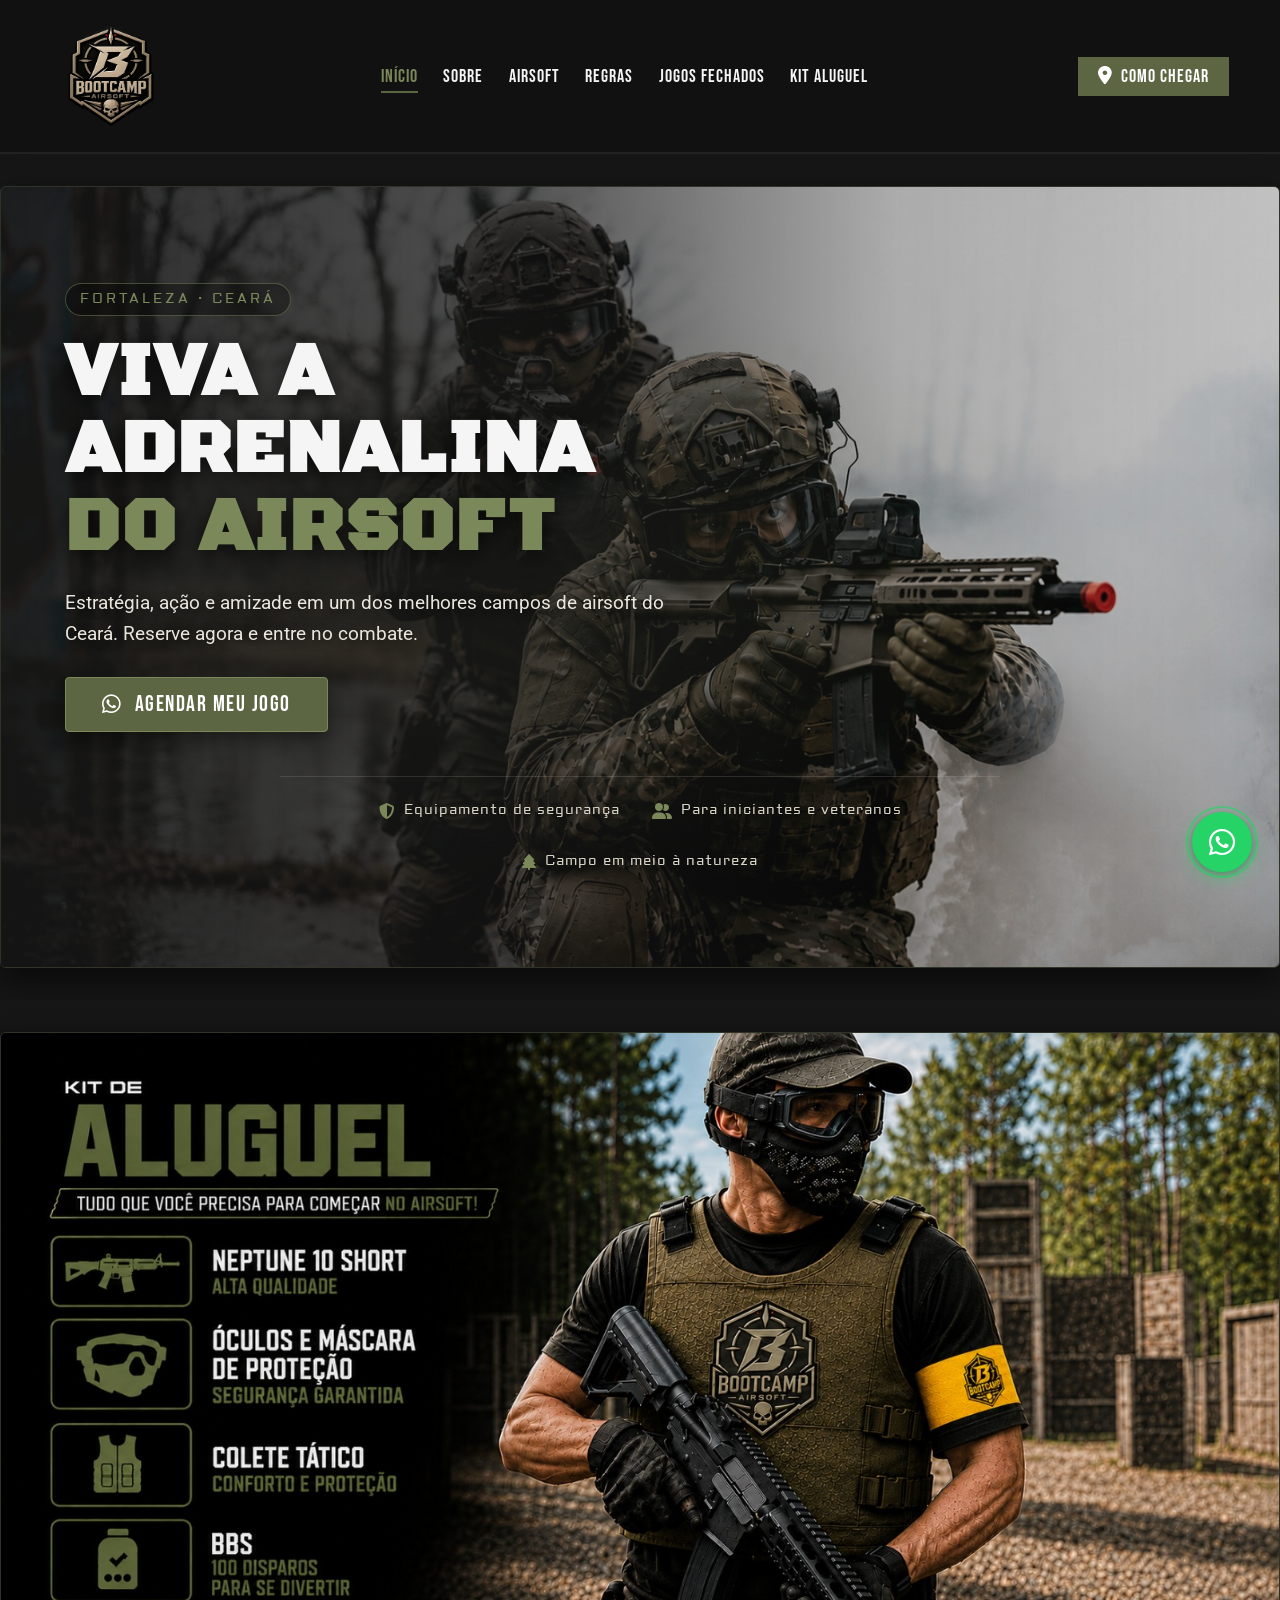
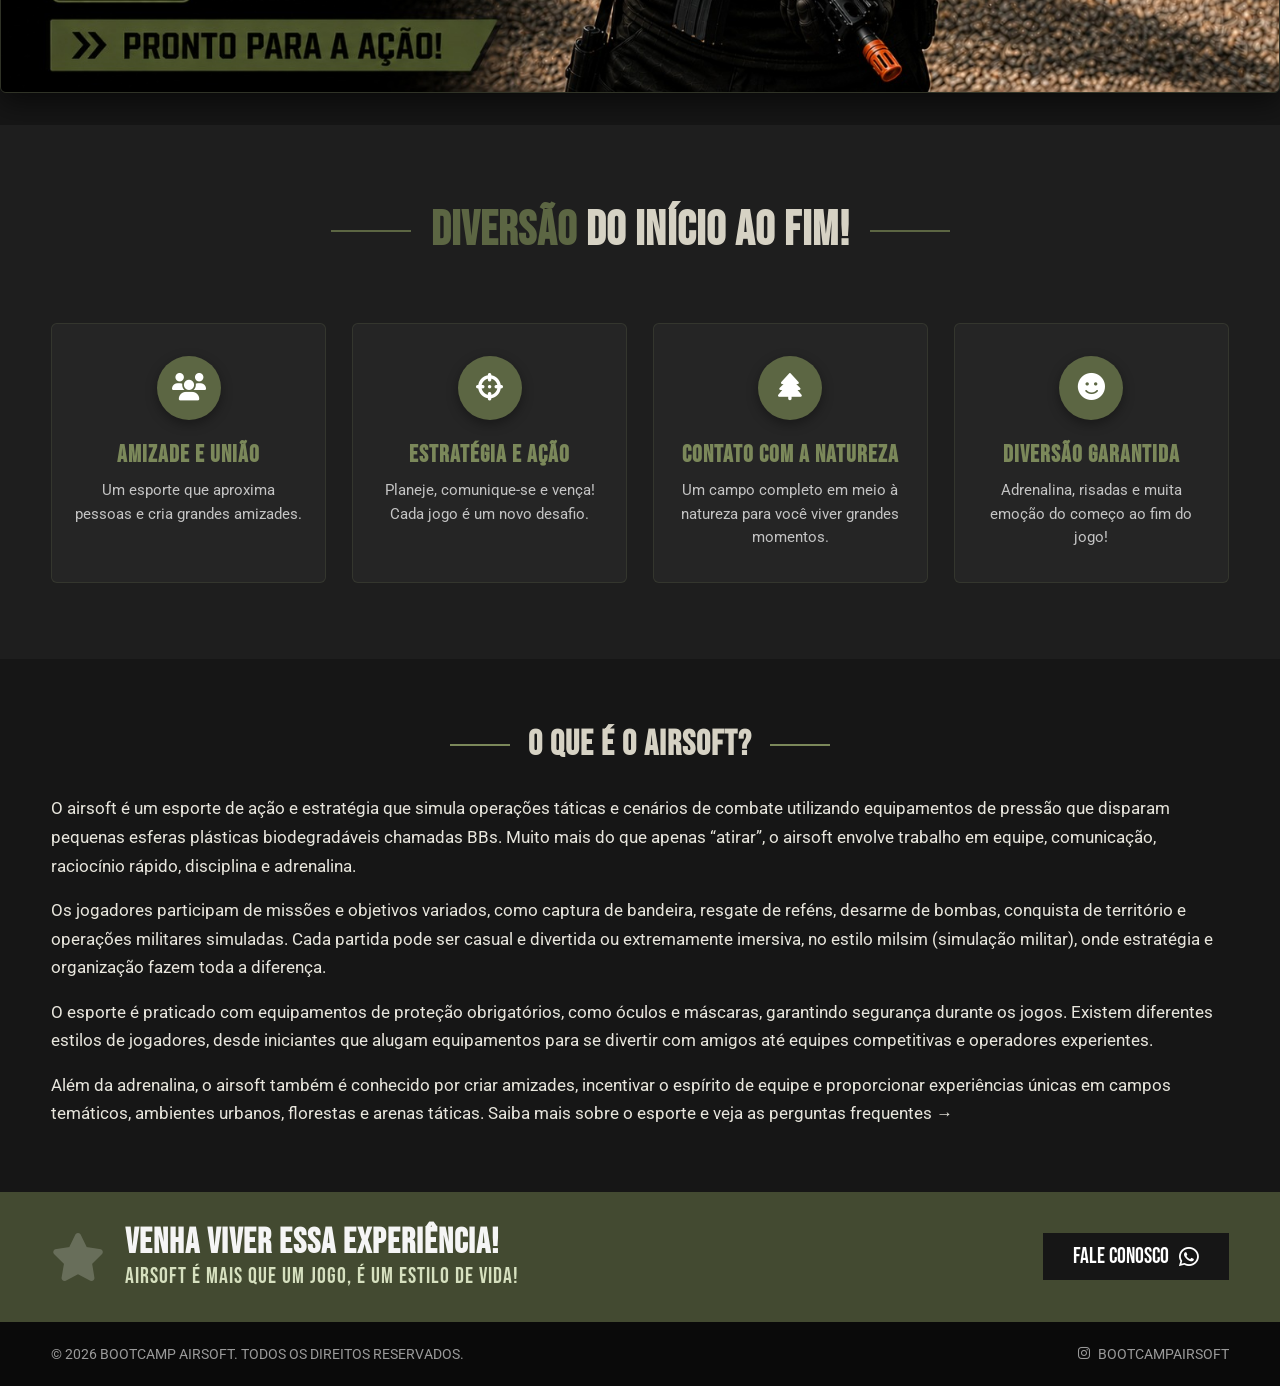
==== commit 27f5e30d: "feat: socials, FAQ accordion, mobile kit image - replace placeholder Instagram href with the real pr" ====
--- a/index.html
+++ b/index.html
@@ -59,8 +59,7 @@
         },
         "sport": "Airsoft",
         "sameAs": [
-            "https://www.instagram.com/airsoftcampo",
-            "https://www.facebook.com/airsoftcampo"
+            "https://www.instagram.com/bootcampairsoft/"
         ]
     }
     </script>
@@ -115,7 +114,10 @@
     <!-- Kit Section -->
     <section class="kit-section reveal" aria-label="Kit de Iniciante">
         <a href="https://wa.me/5511999999999?text=Ol%C3%A1!%20Quero%20alugar%20o%20Kit%20de%20Iniciante." class="kit-card" target="_blank" rel="noopener" aria-label="Kit de Iniciante - Fale conosco no WhatsApp">
-            <img src="assets/kit-aluguel-v3.png" alt="Kit de Iniciante - Tudo que você precisa para começar no Airsoft: réplica, óculos e máscara, colete tático e BBs. Pronto para a ação!" width="1746" height="901" loading="lazy" decoding="async">
+            <picture>
+                <source media="(max-width: 768px)" srcset="assets/kit-aluguel-mobile.jpeg" width="1024" height="1536">
+                <img src="assets/kit-aluguel-final.jpeg" alt="Kit de Iniciante - Tudo que você precisa para começar no Airsoft: réplica, óculos e máscara, colete tático e BBs. Pronto para a ação!" width="1600" height="825" loading="lazy" decoding="async">
+            </picture>
         </a>
     </section>
 
@@ -188,8 +190,7 @@
     <footer>
         <p>&copy; <span id="ano-atual">2026</span> BOOTCAMP AIRSOFT. TODOS OS DIREITOS RESERVADOS.</p>
         <div class="socials" aria-label="Redes sociais">
-            <a href="#" aria-label="Instagram @bootcampairsoft"><i class="fa-brands fa-instagram" aria-hidden="true"></i> @BOOTCAMPAIRSOFT</a>
-            <a href="#" aria-label="Facebook /bootcampairsoft"><i class="fa-brands fa-facebook-f" aria-hidden="true"></i> /BOOTCAMPAIRSOFT</a>
+            <a href="https://www.instagram.com/bootcampairsoft/" target="_blank" rel="noopener" aria-label="Instagram @bootcampairsoft"><i class="fa-brands fa-instagram" aria-hidden="true"></i> BOOTCAMPAIRSOFT</a>
         </div>
     </footer>
 
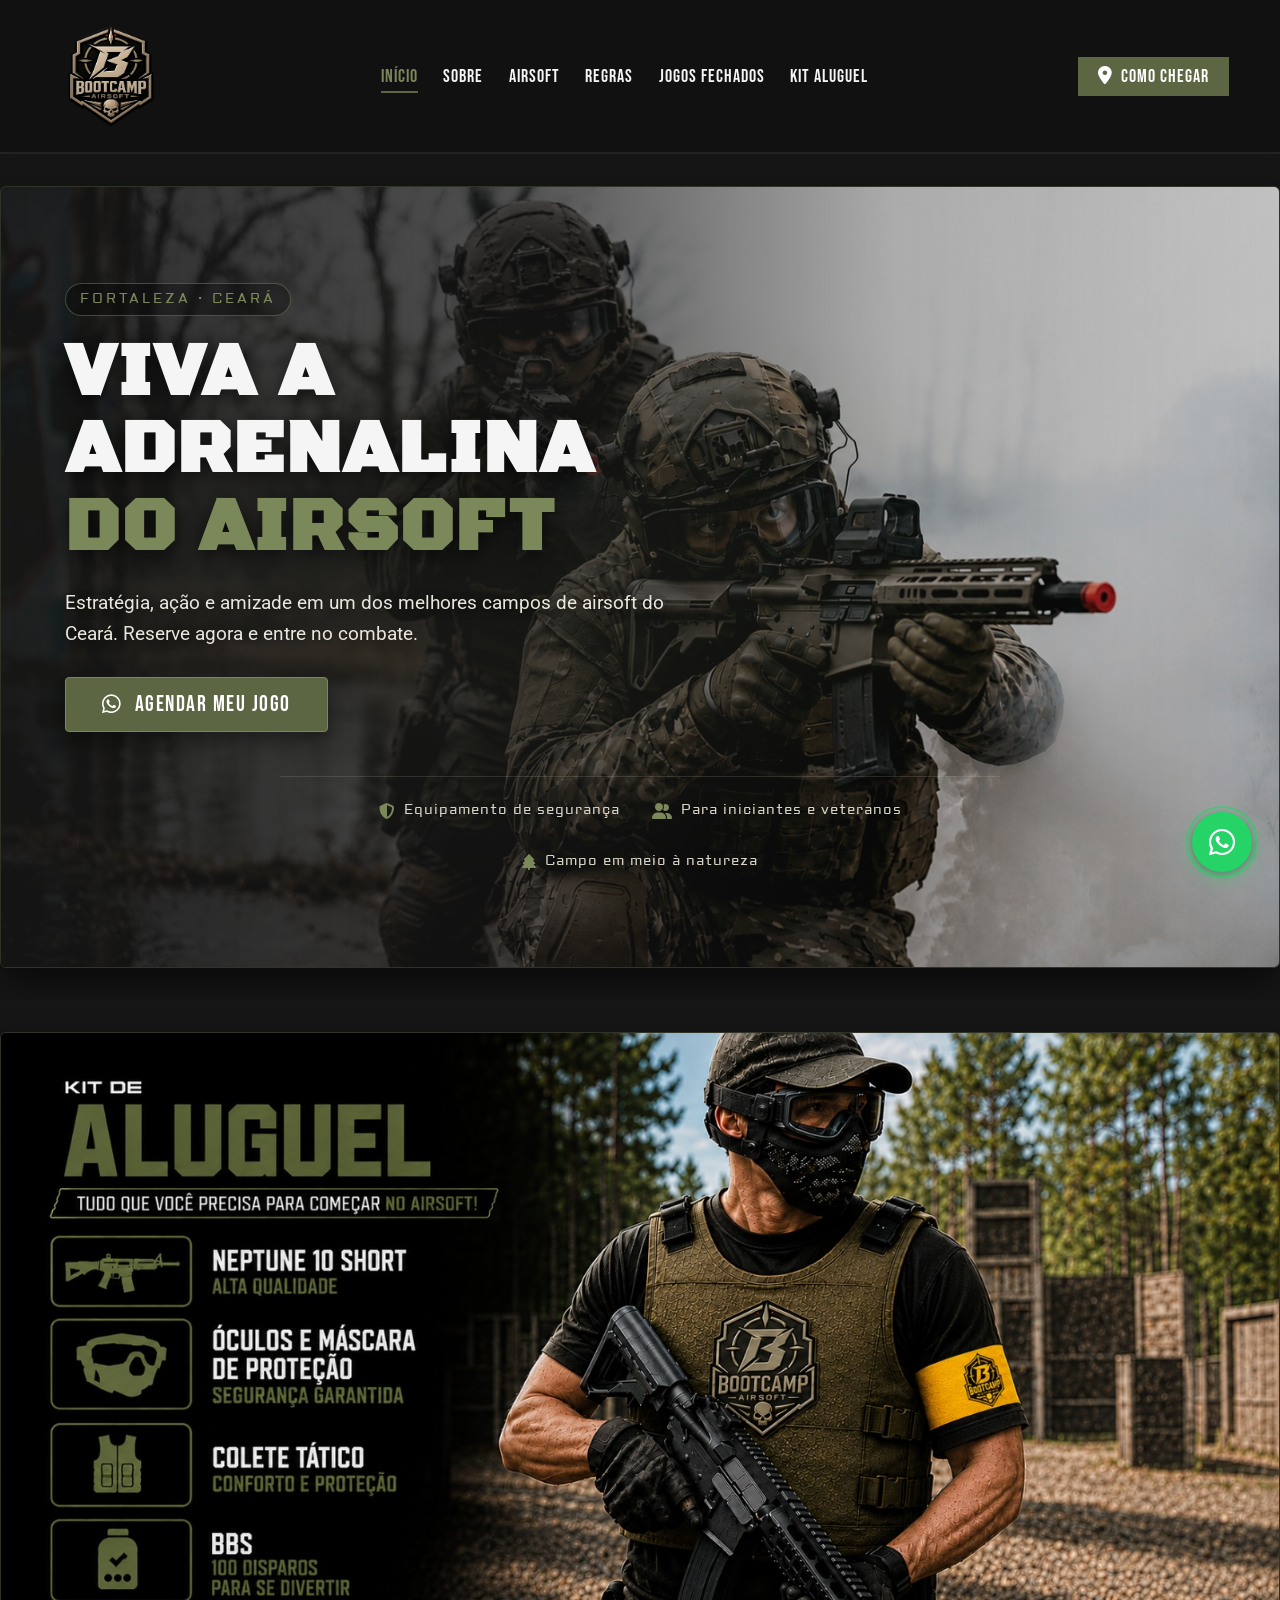
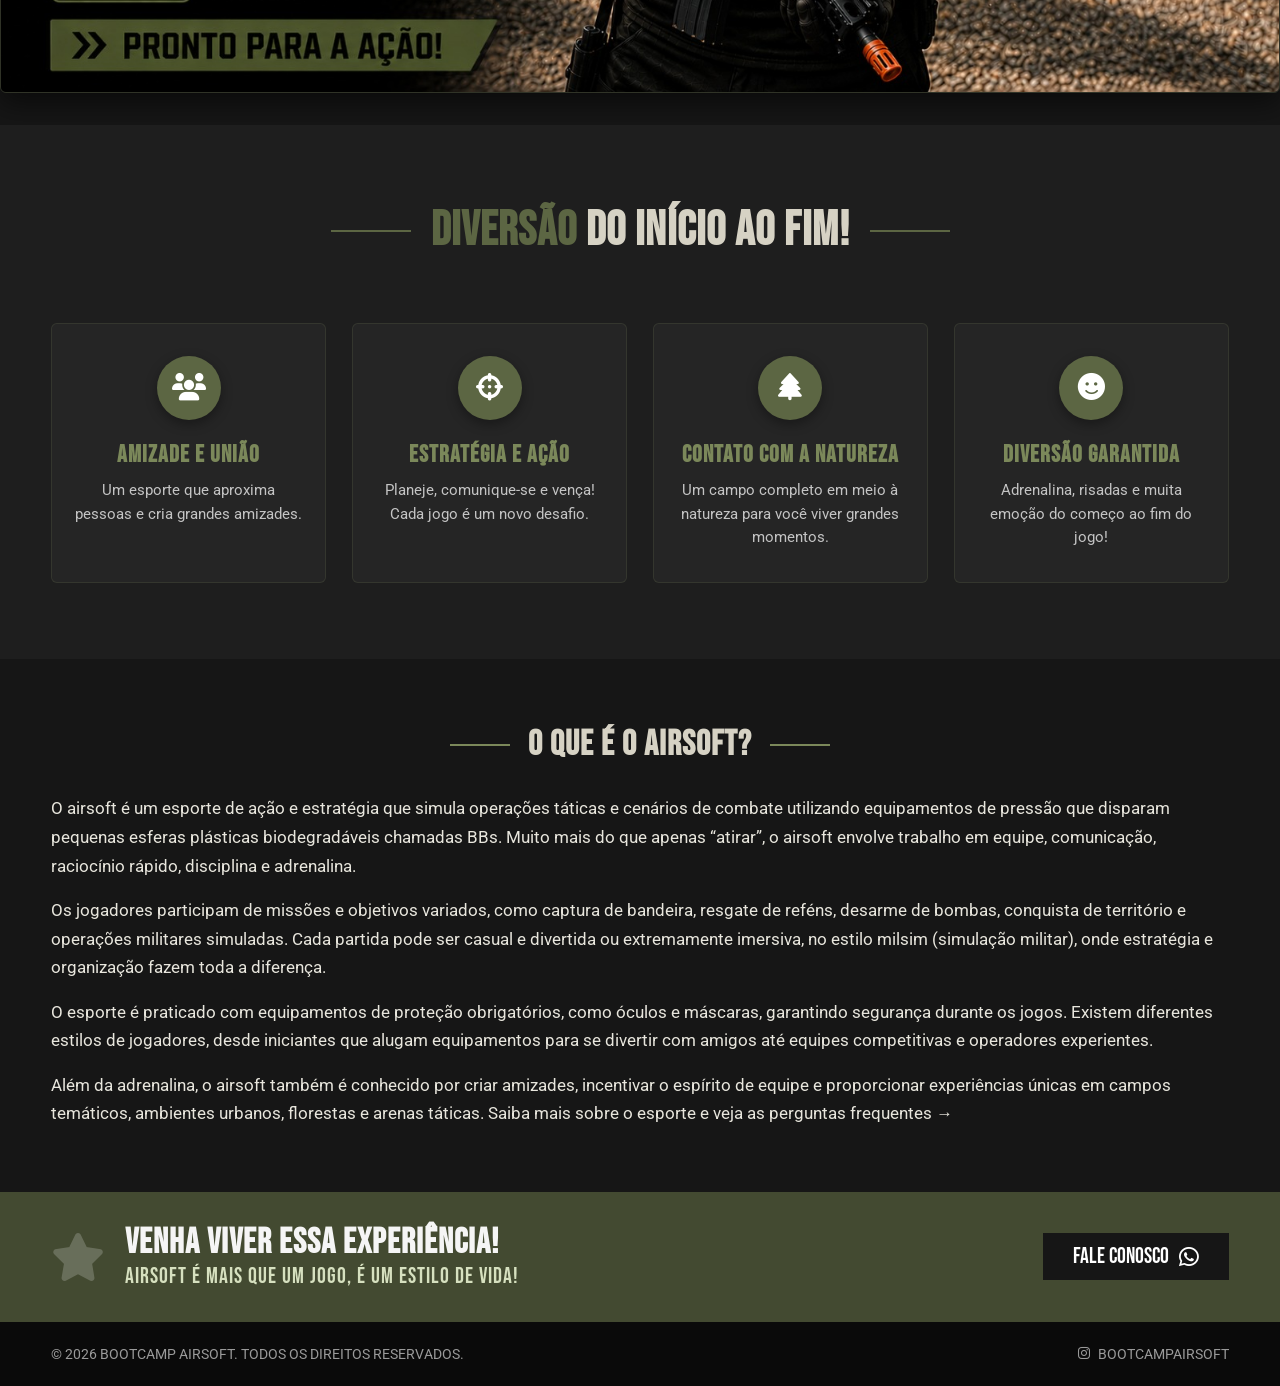
==== commit ecb126a3: "chore: set real WhatsApp number on all CTA links Co-Authored-By: Claude Opus 4.7 (1M context) <norep" ====
--- a/index.html
+++ b/index.html
@@ -99,7 +99,7 @@
             <h1 id="hero-titulo">VIVA A ADRENALINA<br><span class="hero-accent">DO AIRSOFT</span></h1>
             <p class="hero-lead">Estratégia, ação e amizade em um dos melhores campos de airsoft do Ceará. Reserve agora e entre no combate.</p>
             <div class="hero-actions">
-                <a href="https://wa.me/5511999999999?text=Ol%C3%A1!%20Quero%20agendar%20um%20jogo%20no%20Bootcamp%20Airsoft." class="btn-primary" target="_blank" rel="noopener">
+                <a href="https://wa.me/558585036046?text=Ol%C3%A1!%20Quero%20agendar%20um%20jogo%20no%20Bootcamp%20Airsoft." class="btn-primary" target="_blank" rel="noopener">
                     <i class="fa-brands fa-whatsapp" aria-hidden="true"></i> AGENDAR MEU JOGO
                 </a>
             </div>
@@ -113,7 +113,7 @@
 
     <!-- Kit Section -->
     <section class="kit-section reveal" aria-label="Kit de Iniciante">
-        <a href="https://wa.me/5511999999999?text=Ol%C3%A1!%20Quero%20alugar%20o%20Kit%20de%20Iniciante." class="kit-card" target="_blank" rel="noopener" aria-label="Kit de Iniciante - Fale conosco no WhatsApp">
+        <a href="https://wa.me/558585036046?text=Ol%C3%A1!%20Quero%20alugar%20o%20Kit%20de%20Iniciante." class="kit-card" target="_blank" rel="noopener" aria-label="Kit de Iniciante - Fale conosco no WhatsApp">
             <picture>
                 <source media="(max-width: 768px)" srcset="assets/kit-aluguel-mobile.jpeg" width="1024" height="1536">
                 <img src="assets/kit-aluguel-final.jpeg" alt="Kit de Iniciante - Tudo que você precisa para começar no Airsoft: réplica, óculos e máscara, colete tático e BBs. Pronto para a ação!" width="1600" height="825" loading="lazy" decoding="async">
@@ -175,14 +175,14 @@
                     <p>AIRSOFT É MAIS QUE UM JOGO, É UM ESTILO DE VIDA!</p>
                 </div>
             </div>
-            <a href="https://wa.me/5511999999999?text=Ol%C3%A1!%20Quero%20saber%20mais%20sobre%20o%20Bootcamp%20Airsoft." class="btn-dark" target="_blank" rel="noopener" aria-label="Fale conosco pelo WhatsApp">FALE CONOSCO <i class="fa-brands fa-whatsapp" aria-hidden="true"></i></a>
+            <a href="https://wa.me/558585036046?text=Ol%C3%A1!%20Quero%20saber%20mais%20sobre%20o%20Bootcamp%20Airsoft." class="btn-dark" target="_blank" rel="noopener" aria-label="Fale conosco pelo WhatsApp">FALE CONOSCO <i class="fa-brands fa-whatsapp" aria-hidden="true"></i></a>
         </div>
     </section>
 
     </main>
 
     <!-- Floating WhatsApp CTA -->
-    <a href="https://wa.me/5511999999999?text=Ol%C3%A1!%20Quero%20saber%20mais%20sobre%20o%20Bootcamp%20Airsoft." class="wa-float" target="_blank" rel="noopener" aria-label="Fale com o Bootcamp Airsoft no WhatsApp">
+    <a href="https://wa.me/558585036046?text=Ol%C3%A1!%20Quero%20saber%20mais%20sobre%20o%20Bootcamp%20Airsoft." class="wa-float" target="_blank" rel="noopener" aria-label="Fale com o Bootcamp Airsoft no WhatsApp">
         <i class="fa-brands fa-whatsapp" aria-hidden="true"></i>
     </a>
 
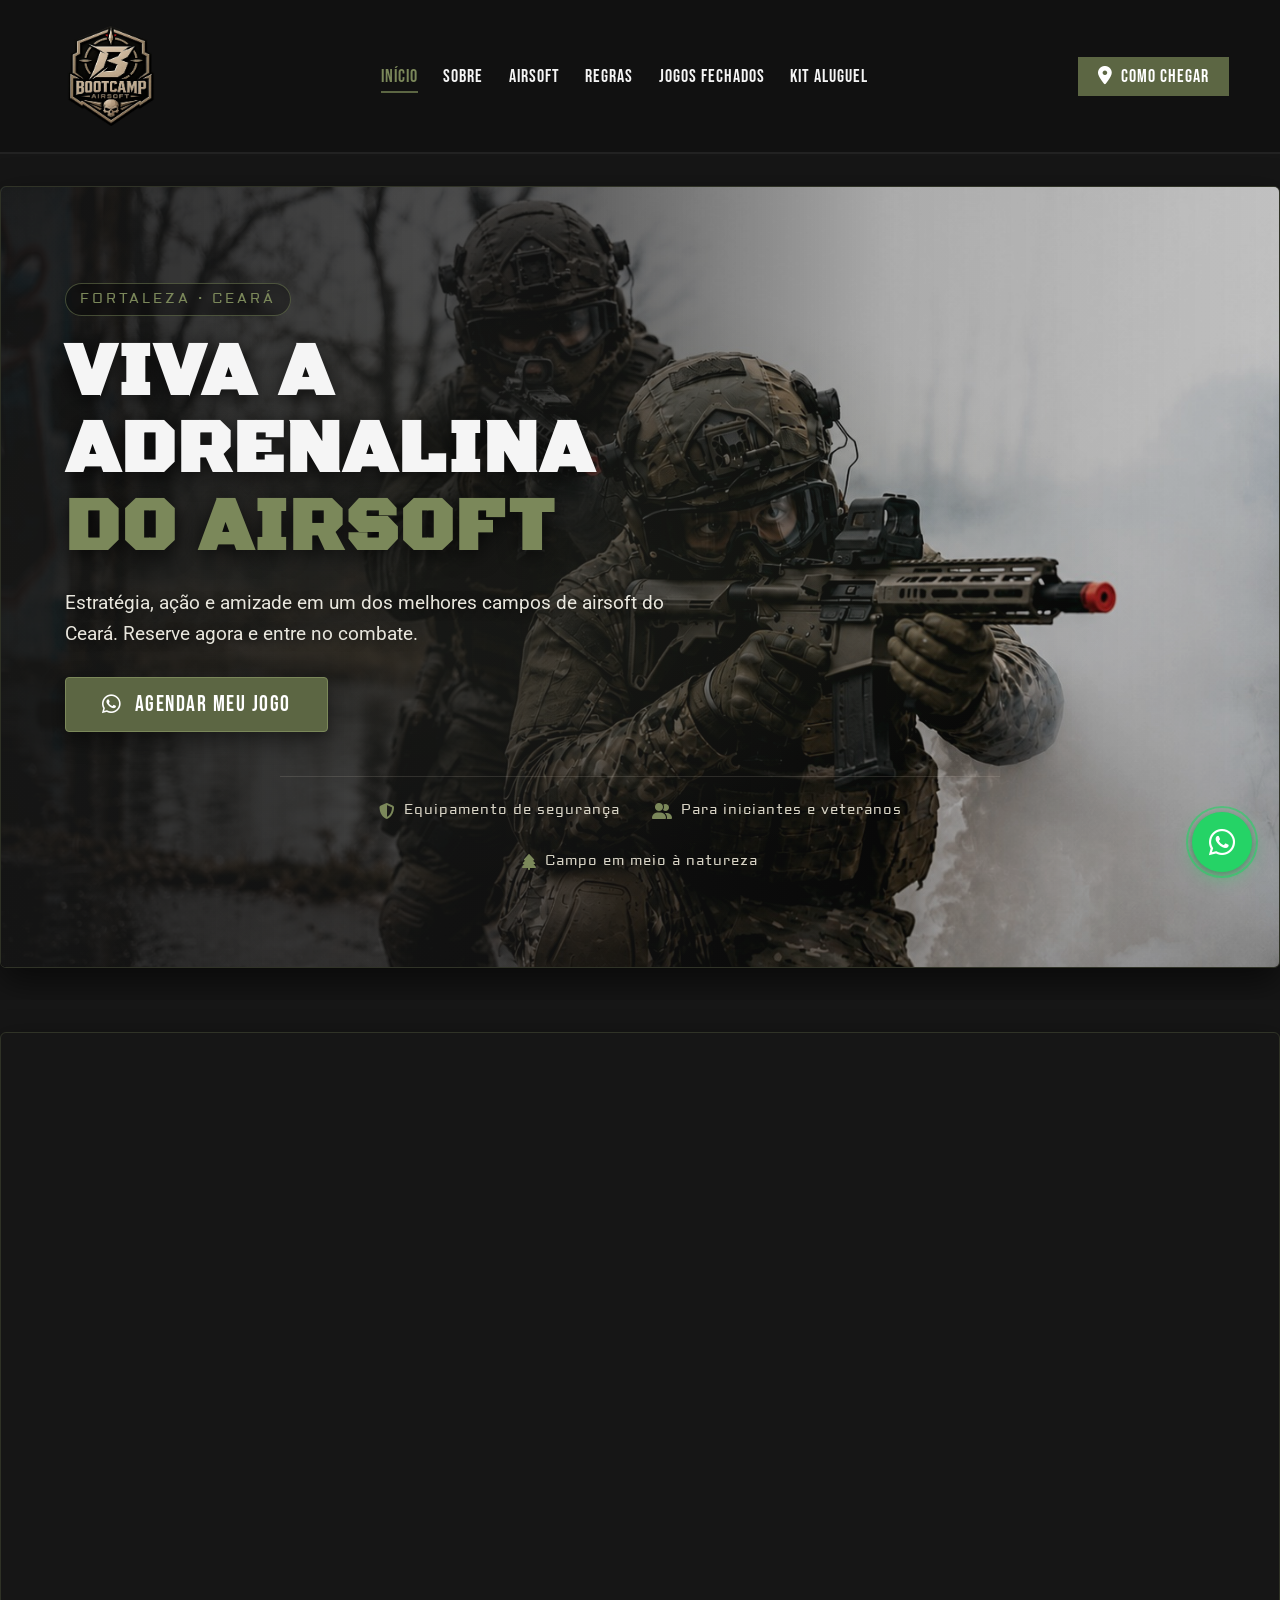
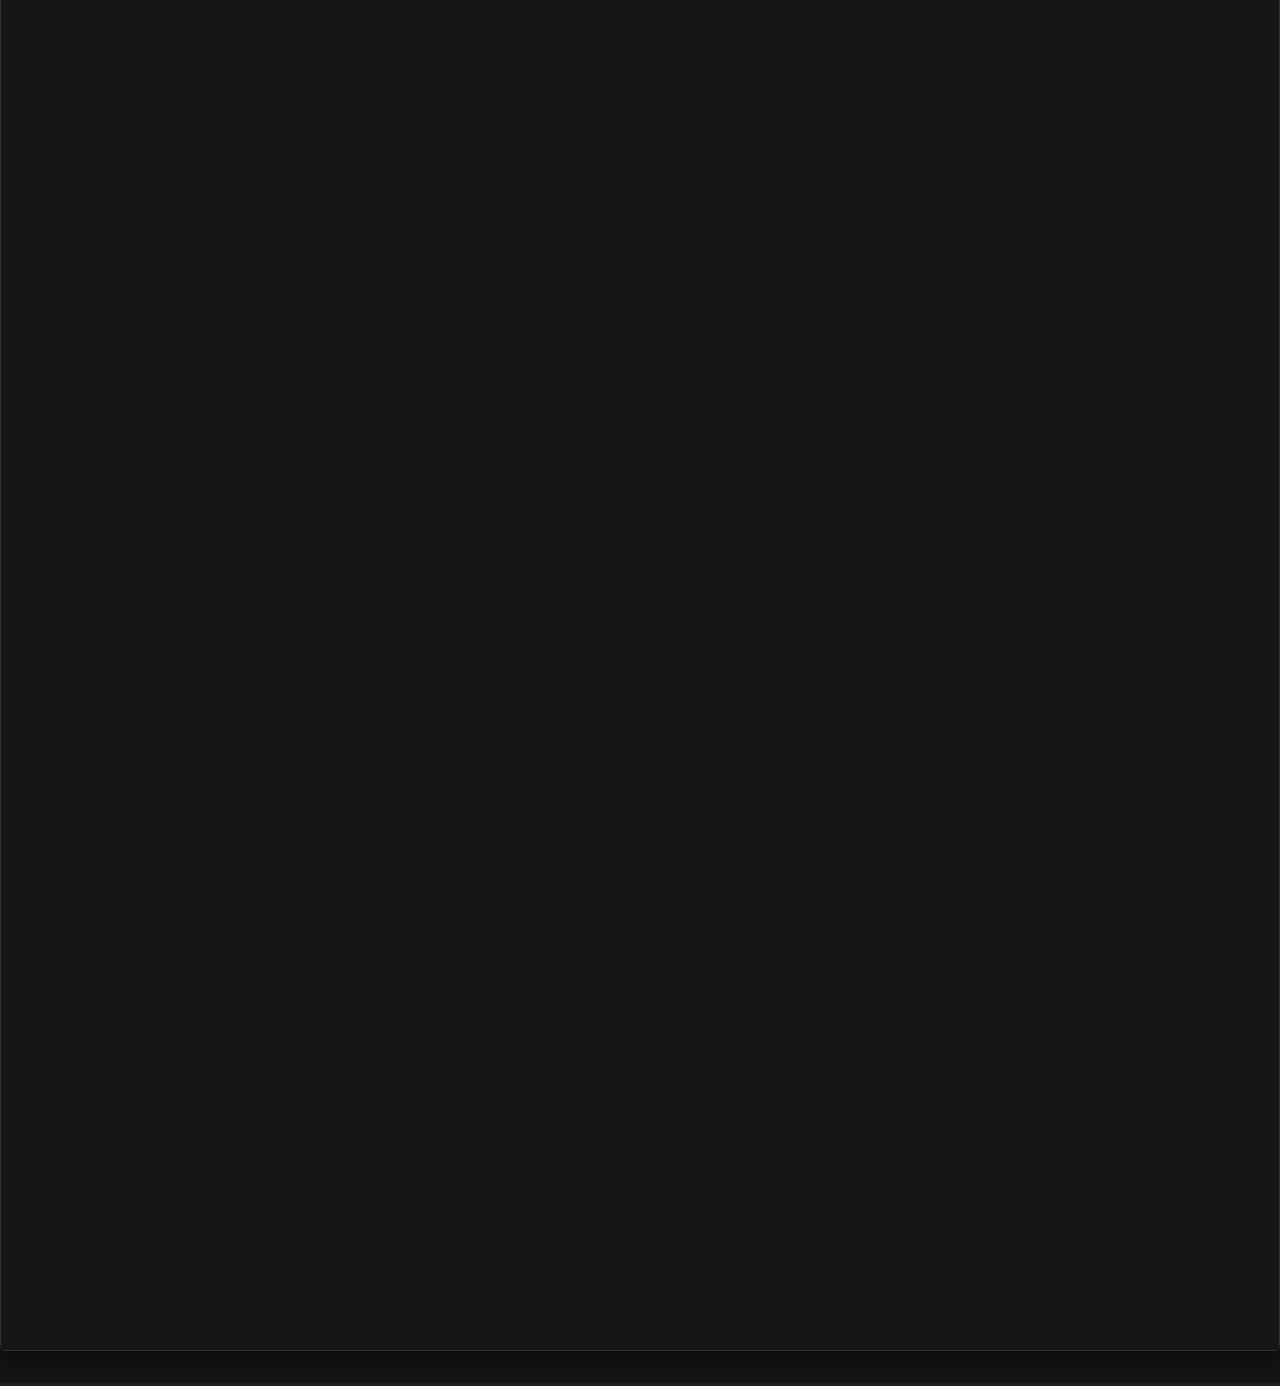
==== commit 95c84374: "feat: add Google Ads tag, robots.txt and sitemap.xml Google tag carregada com preconnect ao googleta" ====
--- a/index.html
+++ b/index.html
@@ -63,6 +63,16 @@
         ]
     }
     </script>
+
+    <!-- Google tag (gtag.js) -->
+    <link rel="preconnect" href="https://www.googletagmanager.com" crossorigin>
+    <script async src="https://www.googletagmanager.com/gtag/js?id=AW-18189334653"></script>
+    <script>
+        window.dataLayer = window.dataLayer || [];
+        function gtag(){dataLayer.push(arguments);}
+        gtag('js', new Date());
+        gtag('config', 'AW-18189334653');
+    </script>
 </head>
 <body>
 
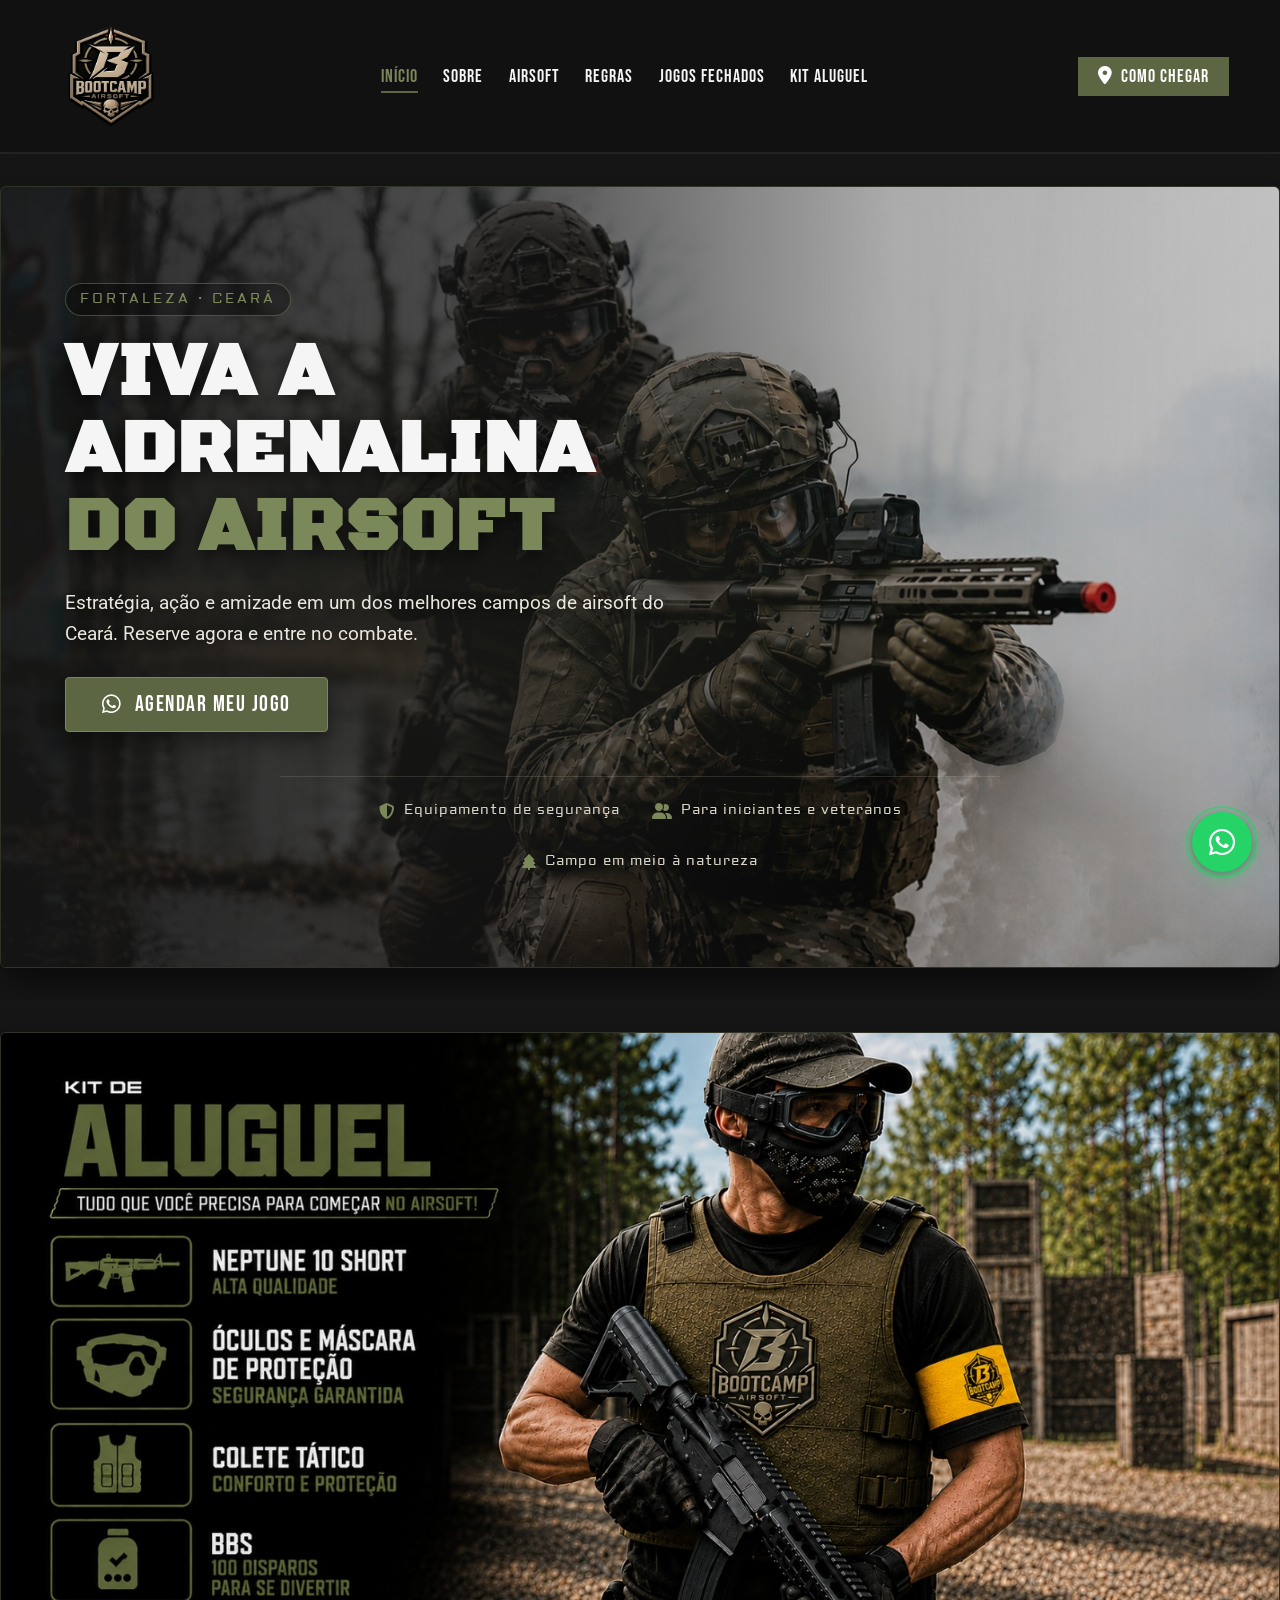
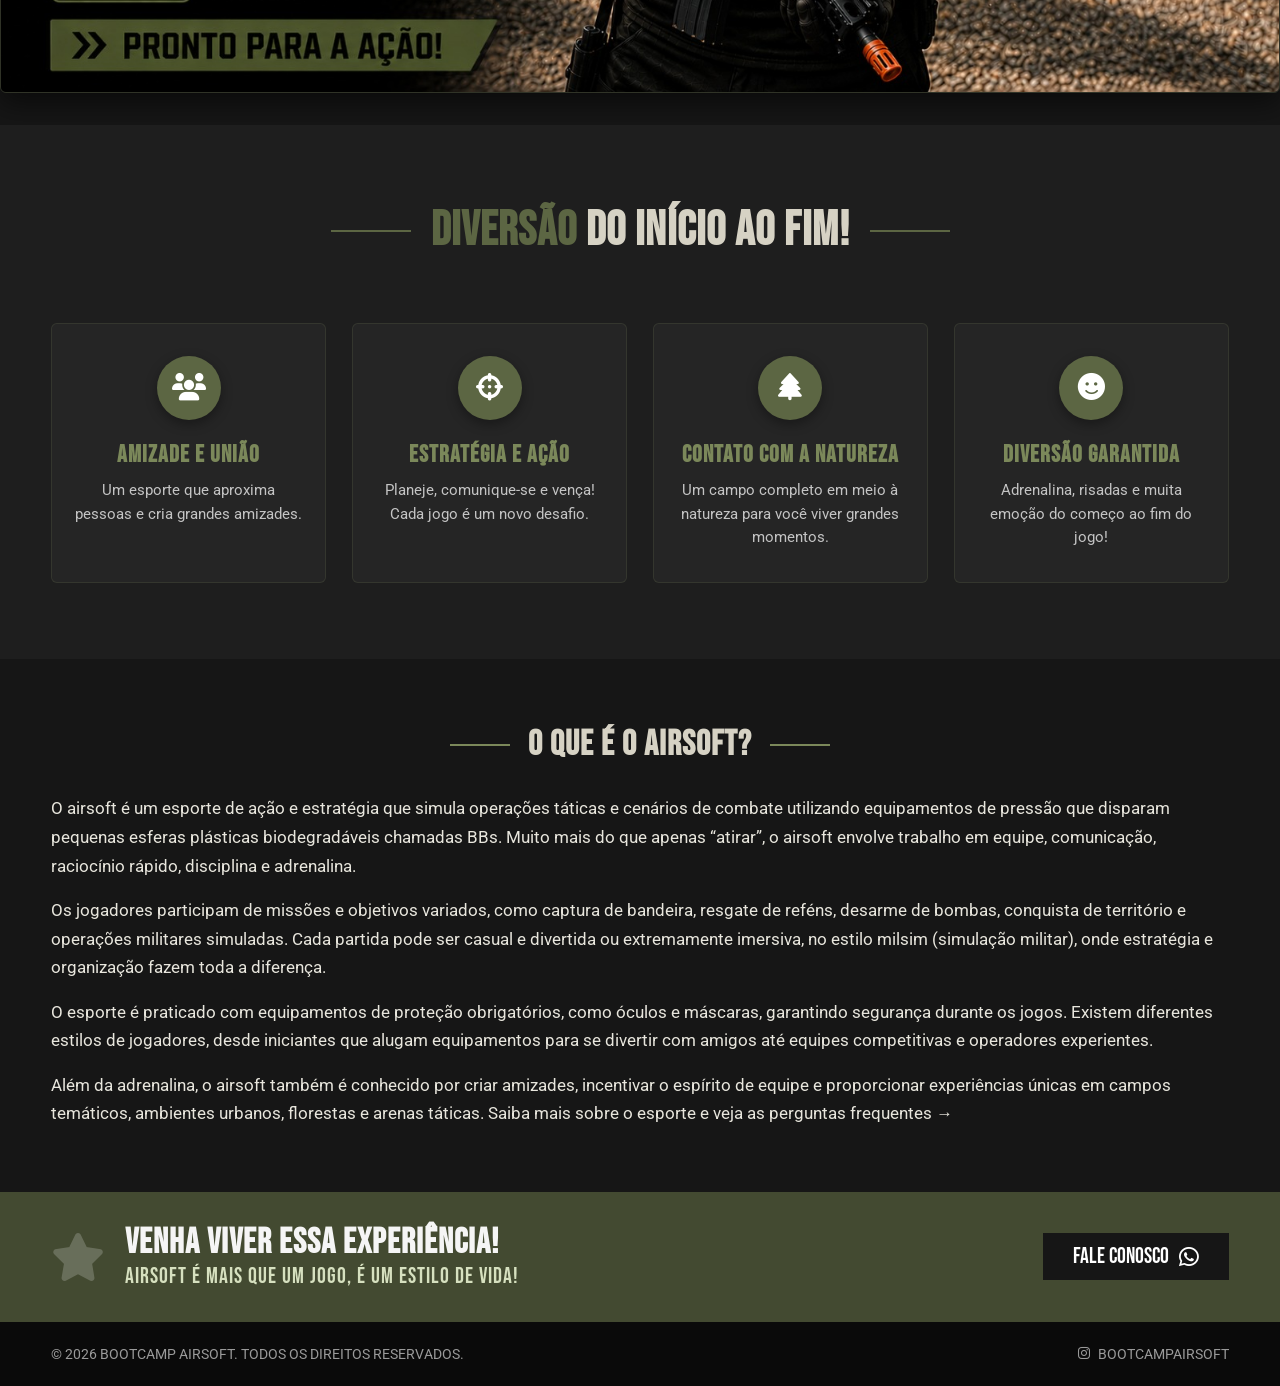
==== commit 1a31d541: "change wpp number" ====
--- a/index.html
+++ b/index.html
@@ -109,7 +109,7 @@
             <h1 id="hero-titulo">VIVA A ADRENALINA<br><span class="hero-accent">DO AIRSOFT</span></h1>
             <p class="hero-lead">Estratégia, ação e amizade em um dos melhores campos de airsoft do Ceará. Reserve agora e entre no combate.</p>
             <div class="hero-actions">
-                <a href="https://wa.me/558585036046?text=Ol%C3%A1!%20Quero%20agendar%20um%20jogo%20no%20Bootcamp%20Airsoft." class="btn-primary" target="_blank" rel="noopener">
+                <a href="https://wa.me/5585997326834?text=Ol%C3%A1!%20Quero%20agendar%20um%20jogo%20no%20Bootcamp%20Airsoft." class="btn-primary" target="_blank" rel="noopener">
                     <i class="fa-brands fa-whatsapp" aria-hidden="true"></i> AGENDAR MEU JOGO
                 </a>
             </div>
@@ -123,7 +123,7 @@
 
     <!-- Kit Section -->
     <section class="kit-section reveal" aria-label="Kit de Iniciante">
-        <a href="https://wa.me/558585036046?text=Ol%C3%A1!%20Quero%20alugar%20o%20Kit%20de%20Iniciante." class="kit-card" target="_blank" rel="noopener" aria-label="Kit de Iniciante - Fale conosco no WhatsApp">
+        <a href="https://wa.me/5585997326834?text=Ol%C3%A1!%20Quero%20alugar%20o%20Kit%20de%20Iniciante." class="kit-card" target="_blank" rel="noopener" aria-label="Kit de Iniciante - Fale conosco no WhatsApp">
             <picture>
                 <source media="(max-width: 768px)" srcset="assets/kit-aluguel-mobile.jpeg" width="1024" height="1536">
                 <img src="assets/kit-aluguel-final.jpeg" alt="Kit de Iniciante - Tudo que você precisa para começar no Airsoft: réplica, óculos e máscara, colete tático e BBs. Pronto para a ação!" width="1600" height="825" loading="lazy" decoding="async">
@@ -185,14 +185,14 @@
                     <p>AIRSOFT É MAIS QUE UM JOGO, É UM ESTILO DE VIDA!</p>
                 </div>
             </div>
-            <a href="https://wa.me/558585036046?text=Ol%C3%A1!%20Quero%20saber%20mais%20sobre%20o%20Bootcamp%20Airsoft." class="btn-dark" target="_blank" rel="noopener" aria-label="Fale conosco pelo WhatsApp">FALE CONOSCO <i class="fa-brands fa-whatsapp" aria-hidden="true"></i></a>
+            <a href="https://wa.me/5585997326834?text=Ol%C3%A1!%20Quero%20saber%20mais%20sobre%20o%20Bootcamp%20Airsoft." class="btn-dark" target="_blank" rel="noopener" aria-label="Fale conosco pelo WhatsApp">FALE CONOSCO <i class="fa-brands fa-whatsapp" aria-hidden="true"></i></a>
         </div>
     </section>
 
     </main>
 
     <!-- Floating WhatsApp CTA -->
-    <a href="https://wa.me/558585036046?text=Ol%C3%A1!%20Quero%20saber%20mais%20sobre%20o%20Bootcamp%20Airsoft." class="wa-float" target="_blank" rel="noopener" aria-label="Fale com o Bootcamp Airsoft no WhatsApp">
+    <a href="https://wa.me/5585997326834?text=Ol%C3%A1!%20Quero%20saber%20mais%20sobre%20o%20Bootcamp%20Airsoft." class="wa-float" target="_blank" rel="noopener" aria-label="Fale com o Bootcamp Airsoft no WhatsApp">
         <i class="fa-brands fa-whatsapp" aria-hidden="true"></i>
     </a>
 
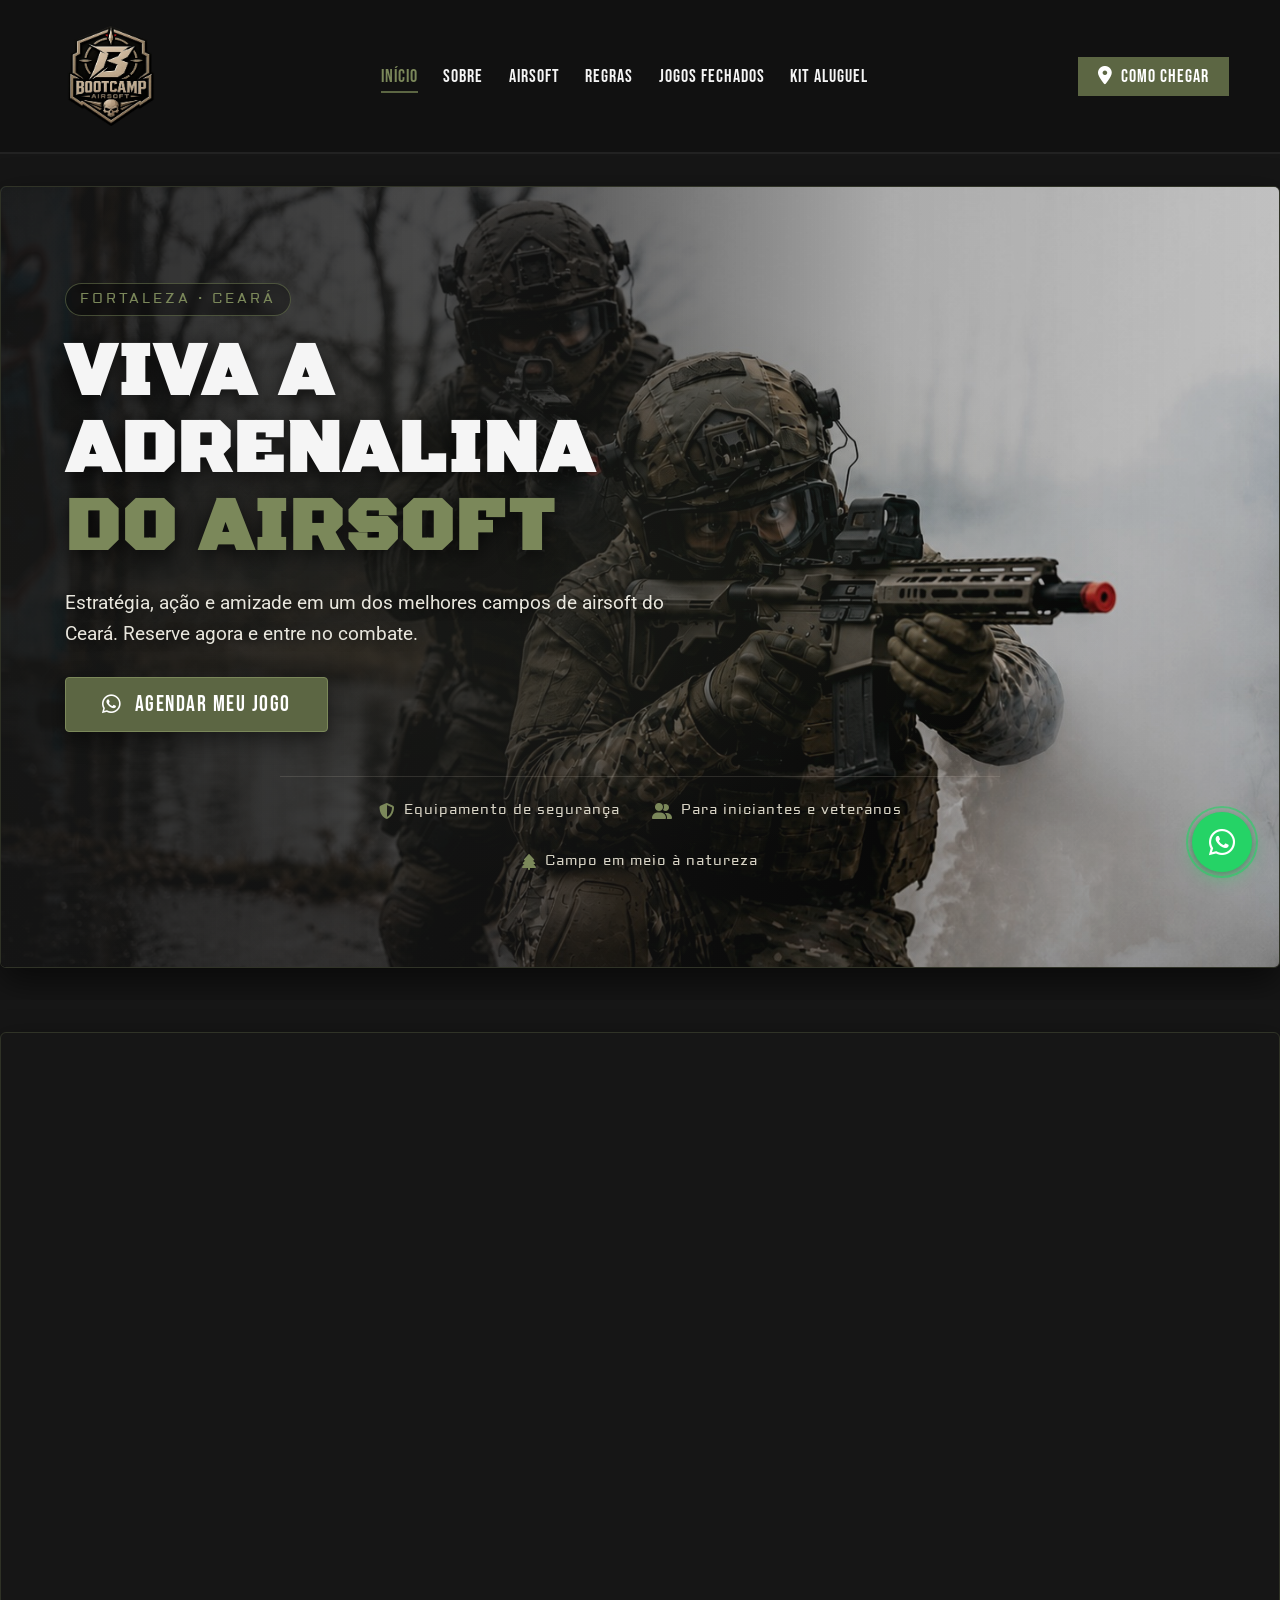
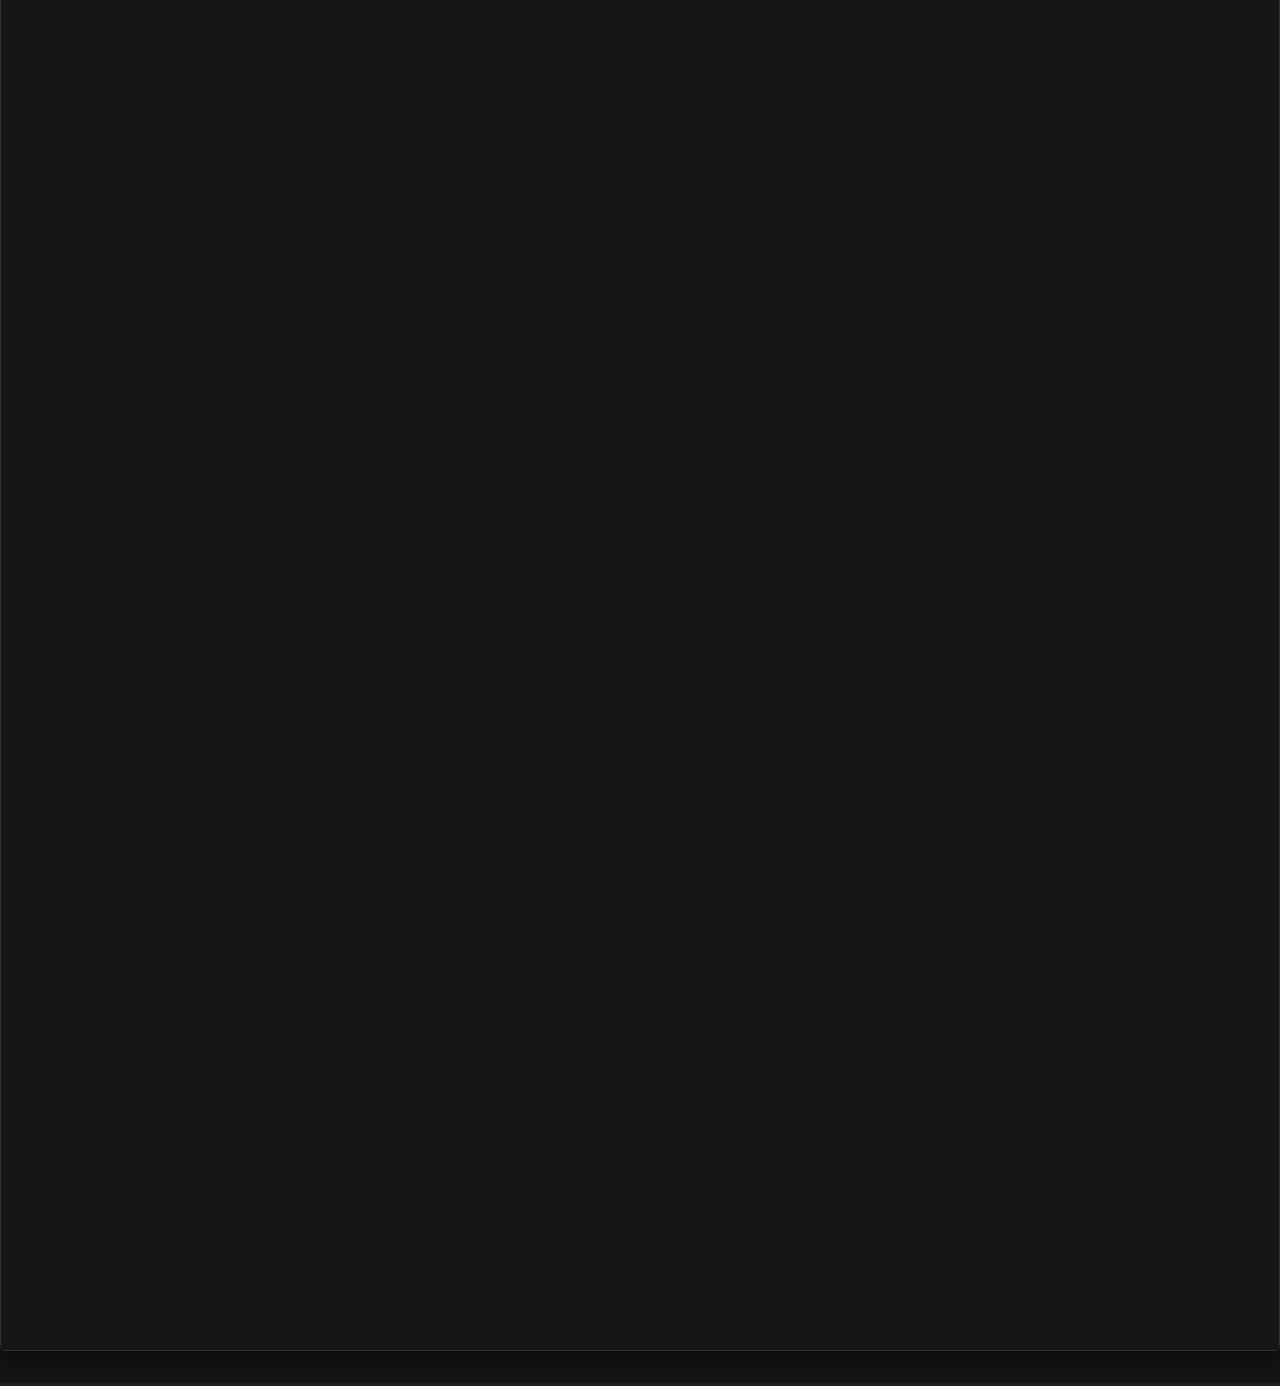
==== commit 290130a6: "feat: add Facebook domain verification meta tag Co-Authored-By: Claude Opus 4.8 (1M context) <norepl" ====
--- a/index.html
+++ b/index.html
@@ -4,6 +4,7 @@
     <meta charset="UTF-8">
     <meta name="viewport" content="width=device-width, initial-scale=1.0">
     <meta name="theme-color" content="#5c6643">
+    <meta name="facebook-domain-verification" content="7928ci8uwqdcciuvmjyh4jl4dvk06s" />
     <title>Bootcamp Airsoft | Campo de Airsoft em Fortaleza - CE</title>
     <meta name="description" content="Campo de airsoft em Fortaleza com jogos abertos, jogos fechados e kit completo para iniciantes. Viva uma experiência imersiva, segura e cheia de adrenalina no Ceará.">
     <meta name="keywords" content="airsoft Fortaleza, campo de airsoft, airsoft Ceará, jogos de airsoft, kit aluguel airsoft, Bootcamp Airsoft">
@@ -83,6 +84,10 @@
             <a href="index.html" class="logo" aria-label="Bootcamp Airsoft - Página inicial">
                 <img src="assets/logo.png" alt="Bootcamp Airsoft" width="1254" height="1254" fetchpriority="high" decoding="async">
             </a>
+            <button class="nav-toggle" type="button" aria-label="Abrir menu" aria-expanded="false" aria-controls="site-nav">
+                <span class="nav-toggle-bars" aria-hidden="true"></span>
+            </button>
+            <div class="header-collapse" id="site-nav">
             <nav class="primary" aria-label="Menu principal">
                 <ul>
                     <li><a href="index.html" class="active" aria-current="page">INÍCIO</a></li>
@@ -94,7 +99,9 @@
                 </ul>
             </nav>
             <a href="https://maps.app.goo.gl/642MKtvnXEeAHhzT7" class="btn-header" target="_blank" rel="noopener"><i class="fa-solid fa-location-dot" aria-hidden="true"></i> COMO CHEGAR</a>
-        </div>
+            </div>
+        </div>
+        <div class="nav-backdrop" aria-hidden="true" hidden></div>
     </header>
 
     <main id="conteudo">
--- a/assets/styles.css
+++ b/assets/styles.css
@@ -100,6 +100,14 @@
         transform: none !important;
         opacity: 1 !important;
     }
+    /* Drawer still needs its open/close transform, just no easing */
+    .header-collapse,
+    .nav-backdrop,
+    .nav-toggle-bars,
+    .nav-toggle-bars::before,
+    .nav-toggle-bars::after {
+        transition: none !important;
+    }
 }
 
 /* ================= HEADER ================= */
@@ -180,6 +188,62 @@
 }
 
 .btn-header:hover { background-color: var(--color-green-light); }
+
+/* On desktop the collapse wrapper is transparent: nav + button lay out
+   as direct flex items of .header-inner, exactly like before. */
+.header-collapse { display: contents; }
+
+/* Hamburger button — hidden on desktop, shown via the mobile media query */
+.nav-toggle {
+    display: none;
+    align-items: center;
+    justify-content: center;
+    width: 46px;
+    height: 46px;
+    flex: 0 0 auto;
+    background: transparent;
+    border: 1px solid #333;
+    border-radius: 6px;
+    cursor: pointer;
+    transition: border-color 0.3s, background 0.3s;
+    -webkit-tap-highlight-color: transparent;
+    touch-action: manipulation;
+}
+.nav-toggle:hover { border-color: var(--color-green); }
+.nav-toggle:focus-visible { outline: 3px solid var(--color-green-light); outline-offset: 2px; }
+
+.nav-toggle-bars,
+.nav-toggle-bars::before,
+.nav-toggle-bars::after {
+    content: '';
+    display: block;
+    width: 24px;
+    height: 2px;
+    background: #fff;
+    border-radius: 2px;
+    transition: transform 0.3s ease, opacity 0.2s ease, background 0.2s ease;
+}
+.nav-toggle-bars { position: relative; }
+.nav-toggle-bars::before { position: absolute; left: 0; top: -7px; }
+.nav-toggle-bars::after { position: absolute; left: 0; top: 7px; }
+
+/* Animate bars into an "X" when the menu is open */
+header.nav-open .nav-toggle-bars { background: transparent; }
+header.nav-open .nav-toggle-bars::before { transform: translateY(7px) rotate(45deg); }
+header.nav-open .nav-toggle-bars::after { transform: translateY(-7px) rotate(-45deg); }
+
+/* Backdrop behind the off-canvas drawer (mobile only) */
+.nav-backdrop {
+    display: none;
+    position: fixed;
+    inset: 0;
+    background: rgba(0, 0, 0, 0.6);
+    opacity: 0;
+    transition: opacity 0.35s ease;
+    z-index: 150;
+    -webkit-backdrop-filter: blur(2px);
+    backdrop-filter: blur(2px);
+}
 
 /* ================= HERO MAIN (home) ================= */
 .hero-main {
@@ -920,6 +984,100 @@
 
 .socials a:hover { color: var(--color-green-light); }
 
+/* ============ HEADER MOBILE (off-canvas drawer) ============ */
+@media (max-width: 900px) {
+    header { padding: 0.6rem 1rem; }
+
+    .header-inner {
+        flex-wrap: nowrap;
+        gap: 1rem;
+    }
+
+    /* Compact logo so the header takes minimal vertical space */
+    .logo img { height: 56px; }
+
+    .nav-toggle { display: inline-flex; }
+    /* Keep the toggle above the drawer so it turns into a visible close (X) */
+    header.nav-open .nav-toggle {
+        position: relative;
+        z-index: 250;
+        border-color: var(--color-green);
+    }
+
+    /* The collapse wrapper becomes a real off-canvas panel */
+    .header-collapse {
+        display: flex;
+        flex-direction: column;
+        align-items: stretch;
+        gap: 0;
+        position: fixed;
+        top: 0;
+        right: 0;
+        height: 100dvh;
+        width: min(82vw, 330px);
+        padding: calc(5.5rem + env(safe-area-inset-top)) calc(1.75rem + env(safe-area-inset-right)) calc(2rem + env(safe-area-inset-bottom)) 1.75rem;
+        background: #141414;
+        border-left: 2px solid var(--color-green);
+        box-shadow: -24px 0 60px rgba(0, 0, 0, 0.55);
+        transform: translateX(100%);
+        transition: transform 0.35s cubic-bezier(0.4, 0, 0.2, 1);
+        overflow-y: auto;
+        overscroll-behavior: contain;
+        z-index: 200;
+    }
+    header.nav-open .header-collapse { transform: translateX(0); }
+
+    .nav-backdrop { display: block; pointer-events: none; }
+    header.nav-open .nav-backdrop { opacity: 1; pointer-events: auto; }
+
+    /* Stack the nav links vertically inside the drawer */
+    nav.primary { width: 100%; }
+    nav.primary ul {
+        flex-direction: column;
+        flex-wrap: nowrap;
+        align-items: stretch;
+        justify-content: flex-start;
+        gap: 0;
+        font-size: 1.5rem;
+        width: 100%;
+    }
+    nav.primary ul li {
+        width: 100%;
+        border-bottom: 1px solid #262626;
+    }
+    nav.primary ul li:first-child { border-top: 1px solid #262626; }
+    nav.primary ul li a {
+        display: block;
+        width: 100%;
+        padding: 0.95rem 0;
+        padding-bottom: 0.95rem;
+        touch-action: manipulation;
+    }
+    /* Use a left accent bar for the active item instead of the underline */
+    nav.primary ul li a.active::after {
+        top: 50%;
+        bottom: auto;
+        left: -1.75rem;
+        width: 4px;
+        height: 60%;
+        transform: translateY(-50%);
+    }
+
+    /* CTA button sits at the bottom of the drawer, full width */
+    .header-collapse .btn-header {
+        margin-top: auto;
+        justify-content: center;
+        width: 100%;
+        padding: 14px 20px;
+        font-size: 1.25rem;
+    }
+}
+
+/* Avoid a flash of the drawer transition during page load */
+@media (max-width: 900px) {
+    .header-collapse.no-anim { transition: none; }
+}
+
 /* ================= RESPONSIVE ================= */
 @media (max-width: 1024px) {
     .features-grid { grid-template-columns: repeat(2, 1fr); }
@@ -928,10 +1086,6 @@
 }
 
 @media (max-width: 768px) {
-    header { padding: 1rem; }
-    .header-inner { flex-direction: column; gap: 15px; }
-    .logo img { height: 130px; }
-    nav.primary ul { gap: 0.85rem 1.25rem; font-size: 1.05rem; }
     .hero-frame { grid-template-columns: 1fr; }
     .hero-card + .hero-card {
         border-left: none;
@@ -963,6 +1117,24 @@
     .hero-actions .btn-primary { justify-content: center; }
 }
 
+@media (max-width: 600px) {
+    /* Stack the decorative lines above/below the title so they stay
+       symmetric instead of one wrapping awkwardly to its own row */
+    .section-header {
+        flex-direction: column;
+        gap: 0.85rem;
+        margin-bottom: 2.5rem;
+    }
+    .section-header::before,
+    .section-header::after {
+        width: 56px;
+    }
+    .section-header h2 {
+        font-size: clamp(1.75rem, 8vw, 2.4rem);
+        line-height: 1.05;
+    }
+}
+
 @media (max-width: 480px) {
     .hero-section { padding: 0.75rem 0; }
     .kit-section { padding: 0.75rem 0; }
